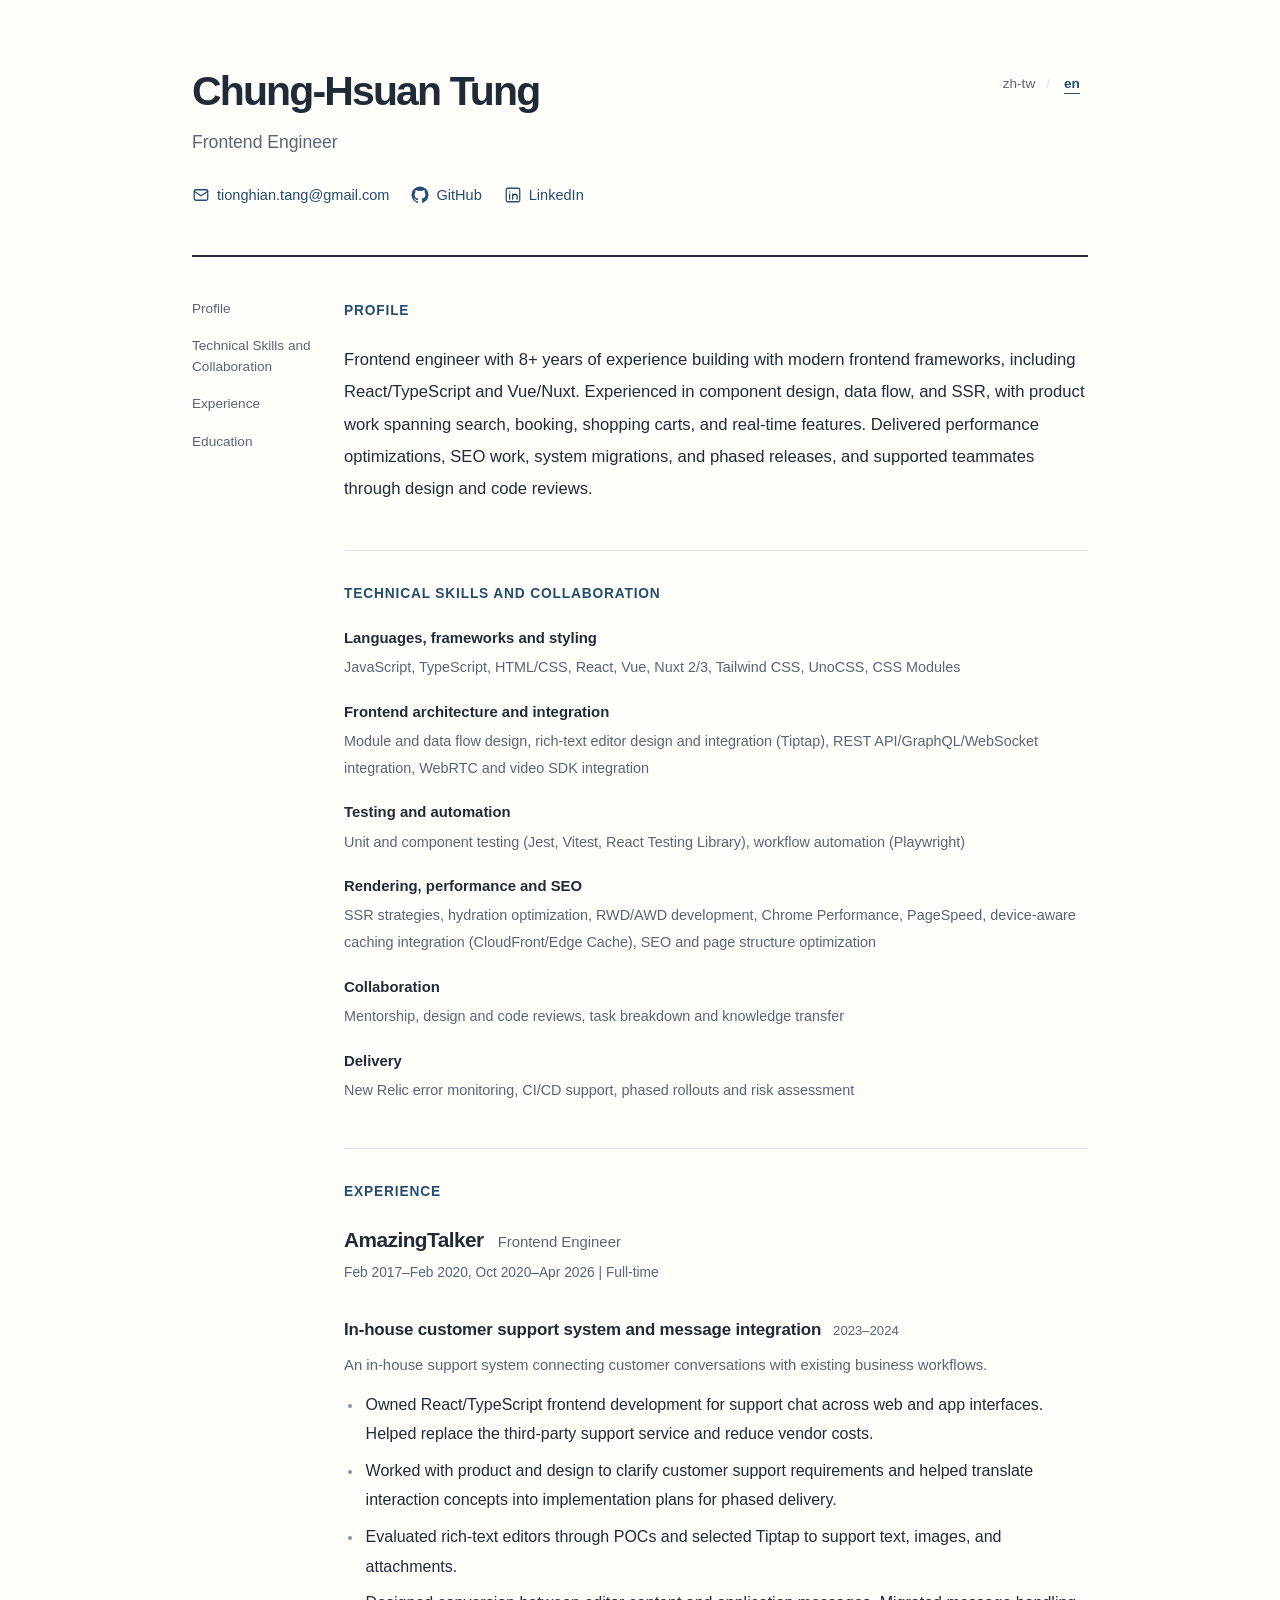
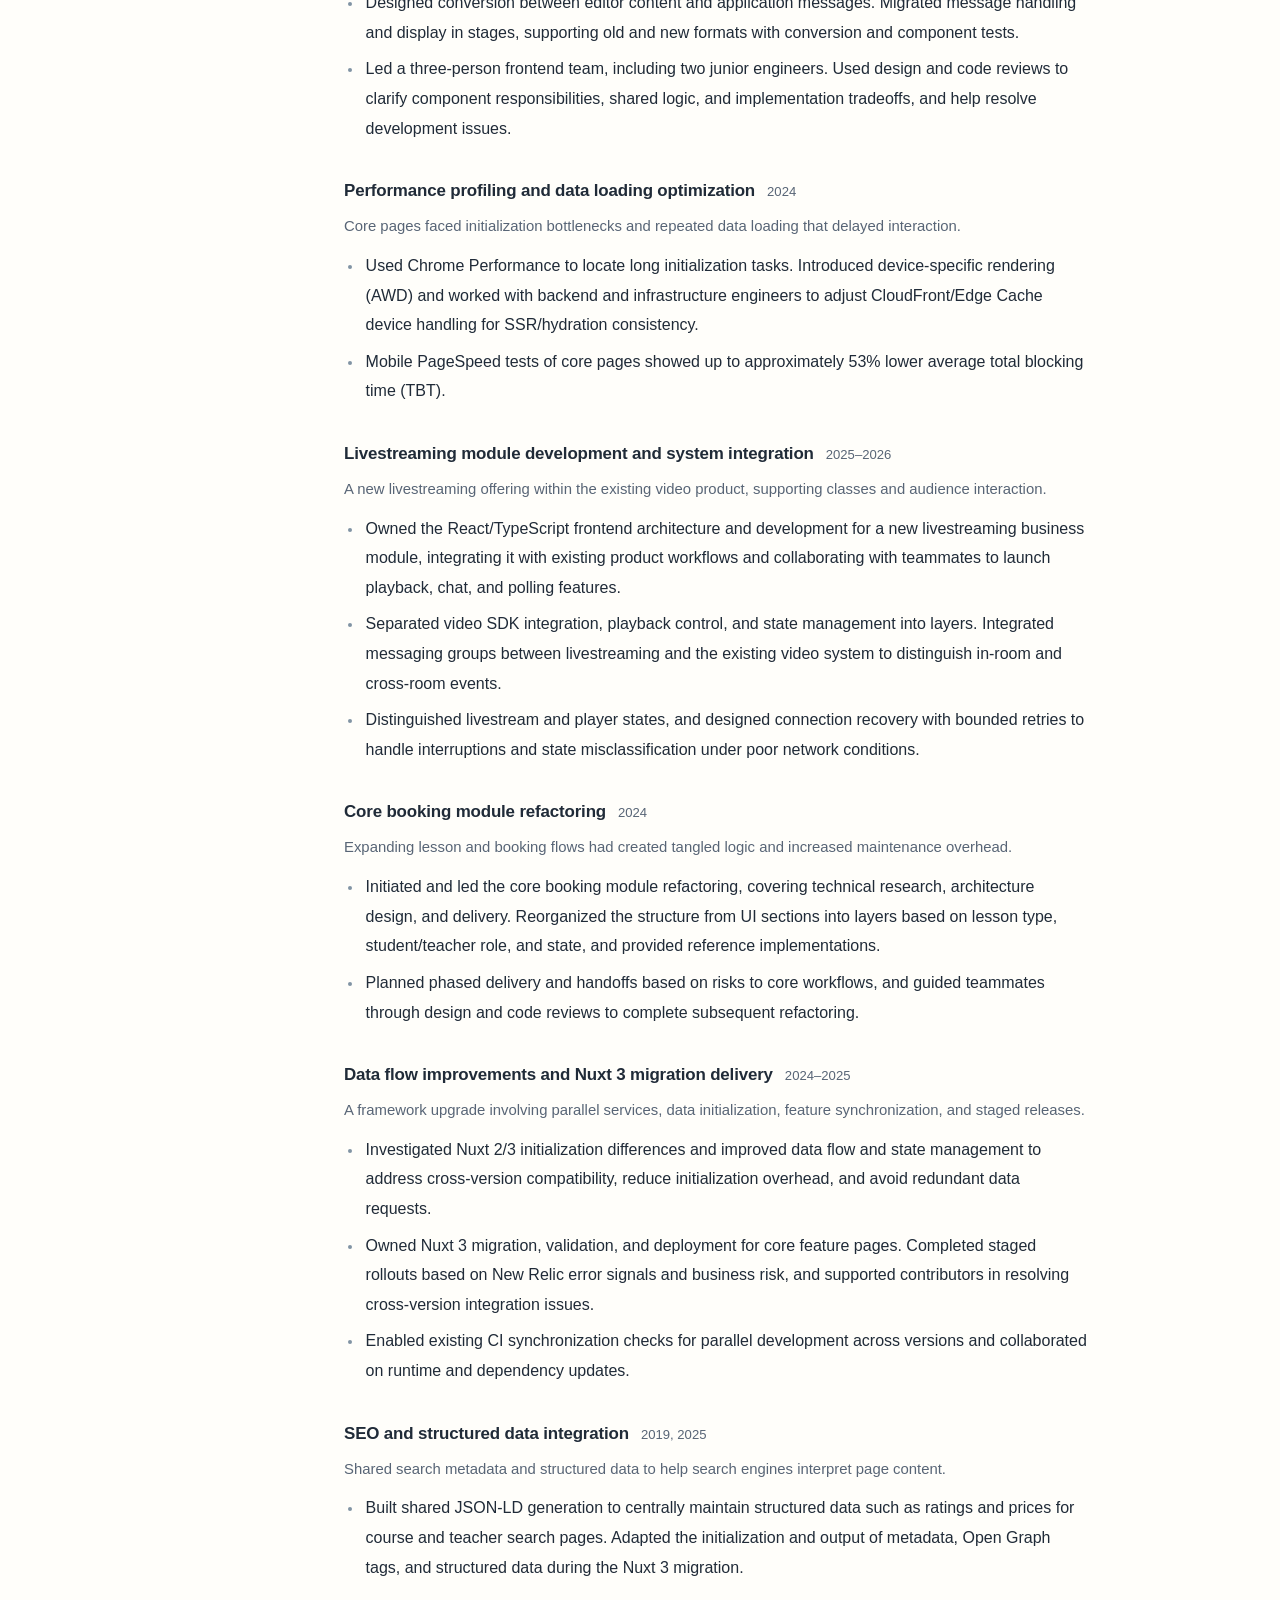
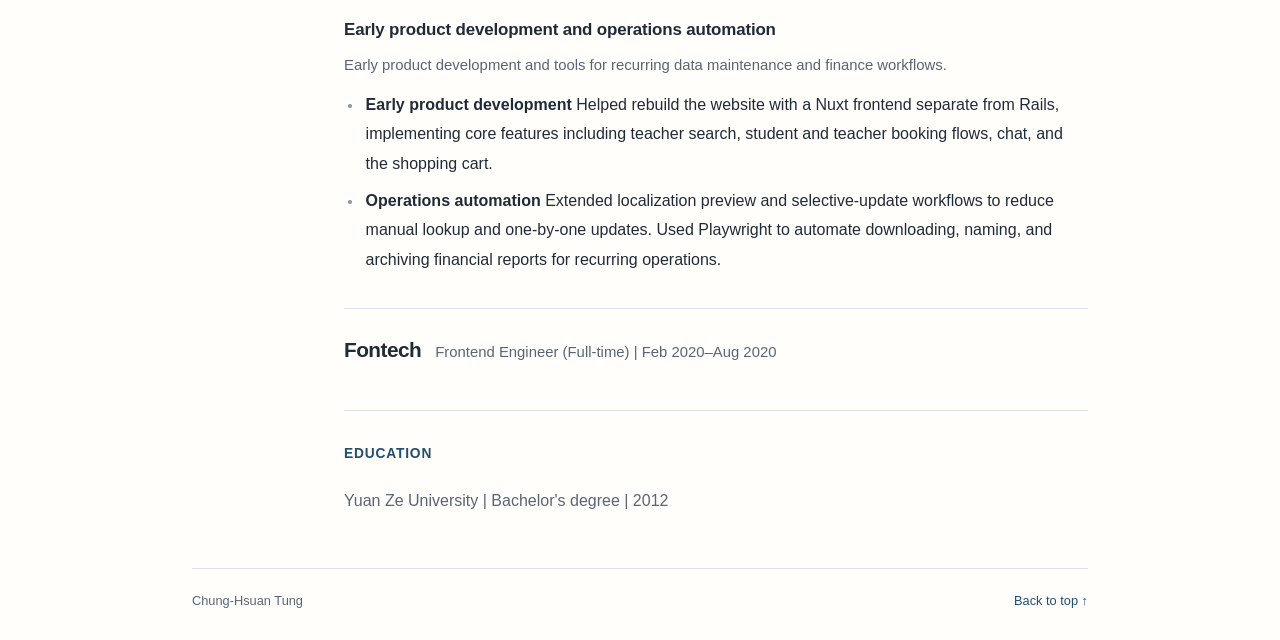
==== docs/en/index.html @ f80ddcb0 "Clarify project headings and center resume layout" ====
<!doctype html>
<html lang="en">
<head>
  <meta charset="utf-8">
  <meta name="viewport" content="width=device-width, initial-scale=1">
  <title>Chung-Hsuan Tung — Frontend Engineer</title>
  <meta name="description" content="Frontend engineer with 8+ years of experience building with modern frontend frameworks, including React/TypeScript and Vue/Nuxt. Experienced in component design, data flow, and SSR, with product work spanning search, booking, shopping carts, and real-time features. Delivered performance optimizations, SEO work, system migrations, and phased releases, and supported teammates through design and code reviews.">
  <meta name="color-scheme" content="light">
  <meta property="og:type" content="profile">
  <meta property="og:title" content="Chung-Hsuan Tung — Frontend Engineer">
  <meta property="og:description" content="Frontend engineer with 8+ years of experience building with modern frontend frameworks, including React/TypeScript and Vue/Nuxt. Experienced in component design, data flow, and SSR, with product work spanning search, booking, shopping carts, and real-time features. Delivered performance optimizations, SEO work, system migrations, and phased releases, and supported teammates through design and code reviews.">
  <meta property="og:url" content="https://dongcx.github.io/cv/en/">
  <link rel="canonical" href="https://dongcx.github.io/cv/en/">
  <link rel="alternate" hreflang="zh-TW" href="https://dongcx.github.io/cv/">
  <link rel="alternate" hreflang="en" href="https://dongcx.github.io/cv/en/">
  <link rel="alternate" hreflang="x-default" href="https://dongcx.github.io/cv/">
  <link rel="icon" href="../assets/favicon.svg" type="image/svg+xml">
  <link rel="stylesheet" href="../assets/site.css">
</head>
<body id="top">
  <a class="skip-link" href="#main">Skip to content</a>
  <div class="page">
    <header class="masthead">
      <nav class="language-switch" aria-label="Language"><a href="../" lang="zh-TW" hreflang="zh-TW">zh-tw</a><span aria-hidden="true" class="language-divider">/</span><a href="../en/" lang="en" hreflang="en" aria-current="page">en</a></nav>
      <div class="identity"><h1>Chung-Hsuan Tung</h1><p class="role">Frontend Engineer</p><div class="contacts"><a href="mailto:tionghian.tang@gmail.com"><svg viewBox="0 0 24 24" fill="none" stroke="currentColor" stroke-width="1.7" stroke-linecap="round" stroke-linejoin="round" aria-hidden="true" focusable="false"><rect x="3" y="5" width="18" height="14" rx="2"/><path d="m3 7 9 6 9-6"/></svg><span>tionghian.tang@gmail.com</span></a><a href="https://github.com/DongCX"><svg viewBox="0 0 24 24" fill="none" stroke="currentColor" stroke-width="1.7" stroke-linecap="round" stroke-linejoin="round" aria-hidden="true" focusable="false"><path fill="currentColor" stroke="none" d="M12 .75a11.25 11.25 0 0 0-3.56 21.92c.56.1.77-.24.77-.54v-2.1c-3.13.68-3.8-1.33-3.8-1.33-.51-1.3-1.25-1.65-1.25-1.65-1.02-.7.08-.68.08-.68 1.13.08 1.73 1.16 1.73 1.16 1 1.72 2.64 1.22 3.29.93.1-.73.39-1.22.72-1.5-2.5-.29-5.13-1.25-5.13-5.56 0-1.23.44-2.23 1.16-3.02-.12-.28-.5-1.43.11-2.98 0 0 .95-.3 3.1 1.15a10.8 10.8 0 0 1 5.64 0c2.15-1.46 3.1-1.15 3.1-1.15.61 1.55.23 2.7.11 2.98.72.79 1.16 1.79 1.16 3.02 0 4.32-2.64 5.27-5.15 5.55.4.35.76 1.04.76 2.1v3.08c0 .3.2.65.77.54A11.25 11.25 0 0 0 12 .75Z"/></svg><span>GitHub</span></a><a href="https://www.linkedin.com/in/%E4%BB%B2%E8%BB%92-%E8%91%A3-74904a131"><svg viewBox="0 0 24 24" fill="none" stroke="currentColor" stroke-width="1.7" stroke-linecap="round" stroke-linejoin="round" aria-hidden="true" focusable="false"><rect x="3" y="3" width="18" height="18" rx="2"/><circle cx="7.5" cy="8" r="1" fill="currentColor" stroke="none"/><path d="M7.5 11v6.5M11.5 11v6.5M11.5 14a3 3 0 0 1 6 0v3.5"/></svg><span>LinkedIn</span></a></div></div>
    </header>
    <div class="layout">
      <aside class="sidebar"><nav aria-label="On this page"><a href="#profile">Profile</a><a href="#skills">Technical Skills and Collaboration</a><a href="#experience">Experience</a><a href="#education">Education</a></nav></aside>
      <main id="main"><section id="profile" class="resume-section" aria-labelledby="profile-title"><h2 id="profile-title">Profile</h2><p>Frontend engineer with 8+ years of experience building with modern frontend frameworks, including React/TypeScript and Vue/Nuxt. Experienced in component design, data flow, and SSR, with product work spanning search, booking, shopping carts, and real-time features. Delivered performance optimizations, SEO work, system migrations, and phased releases, and supported teammates through design and code reviews.</p></section><section id="skills" class="resume-section" aria-labelledby="skills-title"><h2 id="skills-title">Technical Skills and Collaboration</h2><dl class="skills-grid"><div><dt>Languages, frameworks and styling</dt><dd>JavaScript, TypeScript, HTML/CSS, React, Vue, Nuxt 2/3, Tailwind CSS, UnoCSS, CSS Modules</dd></div>
<div><dt>Frontend architecture and integration</dt><dd>Module and data flow design, rich-text editor design and integration (Tiptap), REST API/GraphQL/WebSocket integration, WebRTC and video SDK integration</dd></div>
<div><dt>Testing and automation</dt><dd>Unit and component testing (Jest, Vitest, React Testing Library), workflow automation (Playwright)</dd></div>
<div><dt>Rendering, performance and SEO</dt><dd>SSR strategies, hydration optimization, RWD/AWD development, Chrome Performance, PageSpeed, device-aware caching integration (CloudFront/Edge Cache), SEO and page structure optimization</dd></div>
<div><dt>Collaboration</dt><dd>Mentorship, design and code reviews, task breakdown and knowledge transfer</dd></div>
<div><dt>Delivery</dt><dd>New Relic error monitoring, CI/CD support, phased rollouts and risk assessment</dd></div></dl></section><section id="experience" class="resume-section" aria-labelledby="experience-title"><h2 id="experience-title">Experience</h2><article class="job"><header class="job-header"><h3>AmazingTalker</h3><p>Frontend Engineer</p></header>
<p class="job-dates">Feb 2017–Feb 2020, Oct 2020–Apr 2026 | Full-time</p>
<section class="project" aria-labelledby="project-1"><h4 id="project-1">In-house customer support system and message integration<span class="project-date">2023–2024</span></h4>
<p class="project-purpose">An in-house support system connecting customer conversations with existing business workflows.</p>
<ul>
<li>Owned React/TypeScript frontend development for support chat across web and app interfaces. Helped replace the third-party support service and reduce vendor costs.</li>
<li>Worked with product and design to clarify customer support requirements and helped translate interaction concepts into implementation plans for phased delivery.</li>
<li>Evaluated rich-text editors through POCs and selected Tiptap to support text, images, and attachments.</li>
<li>Designed conversion between editor content and application messages. Migrated message handling and display in stages, supporting old and new formats with conversion and component tests.</li>
<li>Led a three-person frontend team, including two junior engineers. Used design and code reviews to clarify component responsibilities, shared logic, and implementation tradeoffs, and help resolve development issues.</li>
</ul>
</section>
<section class="project" aria-labelledby="project-2"><h4 id="project-2">Performance profiling and data loading optimization<span class="project-date">2024</span></h4>
<p class="project-purpose">Core pages faced initialization bottlenecks and repeated data loading that delayed interaction.</p>
<ul>
<li>Used Chrome Performance to locate long initialization tasks. Introduced device-specific rendering (AWD) and worked with backend and infrastructure engineers to adjust CloudFront/Edge Cache device handling for SSR/hydration consistency.</li>
<li>Mobile PageSpeed tests of core pages showed up to approximately 53% lower average total blocking time (TBT).</li>
</ul>
</section>
<section class="project" aria-labelledby="project-3"><h4 id="project-3">Livestreaming module development and system integration<span class="project-date">2025–2026</span></h4>
<p class="project-purpose">A new livestreaming offering within the existing video product, supporting classes and audience interaction.</p>
<ul>
<li>Owned the React/TypeScript frontend architecture and development for a new livestreaming business module, integrating it with existing product workflows and collaborating with teammates to launch playback, chat, and polling features.</li>
<li>Separated video SDK integration, playback control, and state management into layers. Integrated messaging groups between livestreaming and the existing video system to distinguish in-room and cross-room events.</li>
<li>Distinguished livestream and player states, and designed connection recovery with bounded retries to handle interruptions and state misclassification under poor network conditions.</li>
</ul>
</section>
<section class="project" aria-labelledby="project-4"><h4 id="project-4">Core booking module refactoring<span class="project-date">2024</span></h4>
<p class="project-purpose">Expanding lesson and booking flows had created tangled logic and increased maintenance overhead.</p>
<ul>
<li>Initiated and led the core booking module refactoring, covering technical research, architecture design, and delivery. Reorganized the structure from UI sections into layers based on lesson type, student/teacher role, and state, and provided reference implementations.</li>
<li>Planned phased delivery and handoffs based on risks to core workflows, and guided teammates through design and code reviews to complete subsequent refactoring.</li>
</ul>
</section>
<section class="project" aria-labelledby="project-5"><h4 id="project-5">Data flow improvements and Nuxt 3 migration delivery<span class="project-date">2024–2025</span></h4>
<p class="project-purpose">A framework upgrade involving parallel services, data initialization, feature synchronization, and staged releases.</p>
<ul>
<li>Investigated Nuxt 2/3 initialization differences and improved data flow and state management to address cross-version compatibility, reduce initialization overhead, and avoid redundant data requests.</li>
<li>Owned Nuxt 3 migration, validation, and deployment for core feature pages. Completed staged rollouts based on New Relic error signals and business risk, and supported contributors in resolving cross-version integration issues.</li>
<li>Enabled existing CI synchronization checks for parallel development across versions and collaborated on runtime and dependency updates.</li>
</ul>
</section>
<section class="project" aria-labelledby="project-6"><h4 id="project-6">SEO and structured data integration<span class="project-date">2019, 2025</span></h4>
<p class="project-purpose">Shared search metadata and structured data to help search engines interpret page content.</p>
<ul>
<li>Built shared JSON-LD generation to centrally maintain structured data such as ratings and prices for course and teacher search pages. Adapted the initialization and output of metadata, Open Graph tags, and structured data during the Nuxt 3 migration.</li>
</ul>
</section>
<section class="project" aria-labelledby="project-7"><h4 id="project-7">Early product development and operations automation</h4>
<p class="project-purpose">Early product development and tools for recurring data maintenance and finance workflows.</p>
<ul>
<li><strong>Early product development</strong>  Helped rebuild the website with a Nuxt frontend separate from Rails, implementing core features including teacher search, student and teacher booking flows, chat, and the shopping cart.</li>
<li><strong>Operations automation</strong>  Extended localization preview and selective-update workflows to reduce manual lookup and one-by-one updates. Used Playwright to automate downloading, naming, and archiving financial reports for recurring operations.</li>
</ul>
</section>
</article>
<article class="job"><header class="job-header"><h3>Fontech</h3><p>Frontend Engineer (Full-time) | Feb 2020–Aug 2020</p></header>
</article></section><section id="education" class="resume-section" aria-labelledby="education-title"><h2 id="education-title">Education</h2><p>Yuan Ze University | Bachelor&#x27;s degree | 2012</p></section></main>
    </div>
    <footer><span>Chung-Hsuan Tung</span><a href="#top">Back to top<span aria-hidden="true"> ↑</span></a></footer>
  </div>
</body>
</html>
---- docs/assets/site.css ----
:root {
  --paper: #fffefa;
  --ink: #202b38;
  --muted: #586576;
  --accent: #244d70;
  --line: #dce2e5;
  --wash: #edf2f5;
  font-family: -apple-system, BlinkMacSystemFont, "Segoe UI", "Noto Sans TC", "PingFang TC", "Microsoft JhengHei", sans-serif;
  color: var(--ink);
  background: var(--paper);
  font-synthesis: none;
  -webkit-text-size-adjust: 100%;
  text-rendering: optimizeLegibility;
}

* { box-sizing: border-box; }
html { scroll-behavior: smooth; scroll-padding-top: 2rem; }
body { margin: 0; font-size: 1rem; line-height: 1.8; }
a { color: var(--accent); text-decoration-thickness: 1px; text-underline-offset: .22em; }
a:hover { text-decoration: underline; }
a:focus-visible { outline: 2px solid var(--accent); outline-offset: 5px; border-radius: 2px; }
p, ul, dl { margin: 0; }
.page { max-width: 960px; margin: 0 auto; padding: 64px 32px 28px; }
.masthead { display: grid; grid-template-columns: minmax(0, 1fr) auto; align-items: start; gap: 24px 32px; padding-bottom: 40px; border-bottom: 2px solid var(--ink); }
.identity { grid-column: 1; grid-row: 1; }
h1 { margin: 0; font-size: clamp(1.85rem, 3.2vw, 2.65rem); line-height: 1.35; letter-spacing: -.045em; font-weight: 650; }
.role { font-size: 1.1rem; margin-top: 8px; color: var(--muted); }
.contacts { display: flex; flex-wrap: wrap; gap: 4px 22px; margin-top: 16px; font-size: .91rem; }
.contacts a { display: inline-flex; align-items: center; gap: 7px; min-height: 40px; text-decoration: none; }
.contacts svg { width: 18px; height: 18px; flex: none; }
.contacts a:hover { text-decoration: underline; }
.language-switch { grid-column: 2; grid-row: 1; justify-self: end; display: flex; align-items: center; gap: 6px; font-size: .85rem; white-space: nowrap; }
.language-switch a { display: inline-flex; align-items: center; justify-content: center; min-width: 32px; min-height: 40px; padding: 2px 5px; color: var(--muted); text-decoration: none; }
.language-switch a[aria-current] { color: var(--accent); font-weight: 700; text-decoration: underline; text-underline-offset: .4em; }
.language-switch a:hover { color: var(--accent); text-decoration: underline; }
.language-divider { color: var(--line); }
.layout { display: grid; grid-template-columns: 124px minmax(0, 1fr); column-gap: 28px; padding-top: 42px; }
.sidebar nav { position: sticky; top: 24px; display: flex; flex-direction: column; align-items: flex-start; gap: 17px; font-size: .85rem; line-height: 1.5; }
.sidebar a { color: var(--muted); text-decoration: none; max-width: 100%; }
.sidebar a:hover { color: var(--accent); text-decoration: underline; }
main { min-width: 0; }
.resume-section + .resume-section { margin-top: 44px; padding-top: 31px; border-top: 1px solid var(--line); }
h2 { margin: 0 0 20px; font-size: .86rem; font-weight: 700; letter-spacing: .06em; text-transform: uppercase; color: var(--accent); }
#profile p { font-size: 1.04rem; line-height: 1.95; }
.skills-grid { display: grid; grid-template-columns: 1fr; gap: 20px; }
.skills-grid dt { font-size: .93rem; font-weight: 650; line-height: 1.5; margin-bottom: 5px; }
.skills-grid dd { margin: 0; font-size: .9rem; line-height: 1.85; color: var(--muted); }
.job-header { display: flex; align-items: baseline; flex-wrap: wrap; gap: 3px 14px; }
.job-header h3 { font-size: 1.3rem; letter-spacing: -.025em; line-height: 1.5; margin: 0; font-weight: 650; }
.job-header p { color: var(--muted); font-size: .93rem; }
.job-dates { color: var(--muted); font-size: .86rem; margin-top: 5px; }
.project { margin-top: 30px; }
.project + .project { margin-top: 34px; }
h4 { margin: 0 0 8px; font-size: 1.06rem; font-weight: 650; letter-spacing: -.01em; line-height: 1.65; }
.project-date { display: inline-block; font-size: .82rem; font-weight: 400; letter-spacing: 0; white-space: nowrap; color: var(--muted); margin-left: 12px; }
.project-purpose { color: var(--muted); font-size: .93rem; line-height: 1.8; margin-bottom: 11px; }
.project ul { padding-left: 1.2em; }
.project li { padding-left: .15em; line-height: 1.85; }
.project li + li { margin-top: 7px; }
.project li::marker { color: #8194a3; font-size: .8em; }
strong { font-weight: 650; }
.job + .job { border-top: 1px solid var(--line); margin-top: 34px; padding-top: 25px; }
#education p { color: var(--muted); }
footer { display: flex; justify-content: space-between; gap: 20px; border-top: 1px solid var(--line); margin-top: 52px; padding-top: 20px; color: var(--muted); font-size: .8rem; }
footer a { text-decoration: none; }
.skip-link { position: absolute; top: -100px; left: 20px; padding: 8px 16px; background: var(--ink); color: white; z-index: 2; }
.skip-link:focus { top: 12px; }

@media (max-width: 900px) {
  html { scroll-padding-top: 96px; }
  .page { padding: 40px 32px 24px; }
  .layout { grid-template-columns: 1fr; padding-top: 0; }
  .sidebar { position: sticky; top: 0; z-index: 1; background: var(--paper); padding: 18px 0; margin-bottom: 32px; border-bottom: 1px solid var(--line); }
  .sidebar nav { position: static; flex-direction: row; flex-wrap: wrap; gap: 10px 24px; }
  .sidebar a { max-width: none; }
}

@media (max-width: 560px) {
  .page { padding: 24px 22px; }
  .masthead { grid-template-columns: 1fr; gap: 14px; padding-bottom: 26px; }
  .language-switch { grid-column: 1; grid-row: 1; }
  .identity { grid-row: 2; }
  h1 { font-size: 1.9rem; }
  .role { font-size: 1rem; }
  .contacts { gap: 3px 20px; margin-top: 12px; }
  .contacts a[href^="mailto:"] { flex-basis: 100%; }
  .sidebar { margin-bottom: 28px; }
  .sidebar nav { font-size: .78rem; gap: 12px 18px; }
  .skills-grid { grid-template-columns: 1fr; gap: 18px; }
  .resume-section + .resume-section { margin-top: 34px; padding-top: 26px; }
  h2 { margin-bottom: 17px; }
  .project + .project { margin-top: 29px; }
  .project li { line-height: 1.85; }
  .project-date { margin-left: 9px; }
  footer { margin-top: 36px; }
}

@media (prefers-reduced-motion: reduce) {
  html { scroll-behavior: auto; }
}

@media print {
  :root { background: white; color: black; }
  .page { max-width: none; padding: 0; }
  .language-switch, .sidebar, .skip-link, footer { display: none; }
  .layout { display: block; padding-top: 24px; }
  .masthead { padding-bottom: 20px; }
  body { font-size: 10pt; }
  h1 { font-size: 22pt; }
  h2, h3, h4, .project-purpose { break-after: avoid; }
  li { break-inside: avoid; }
  a { color: inherit; }
}
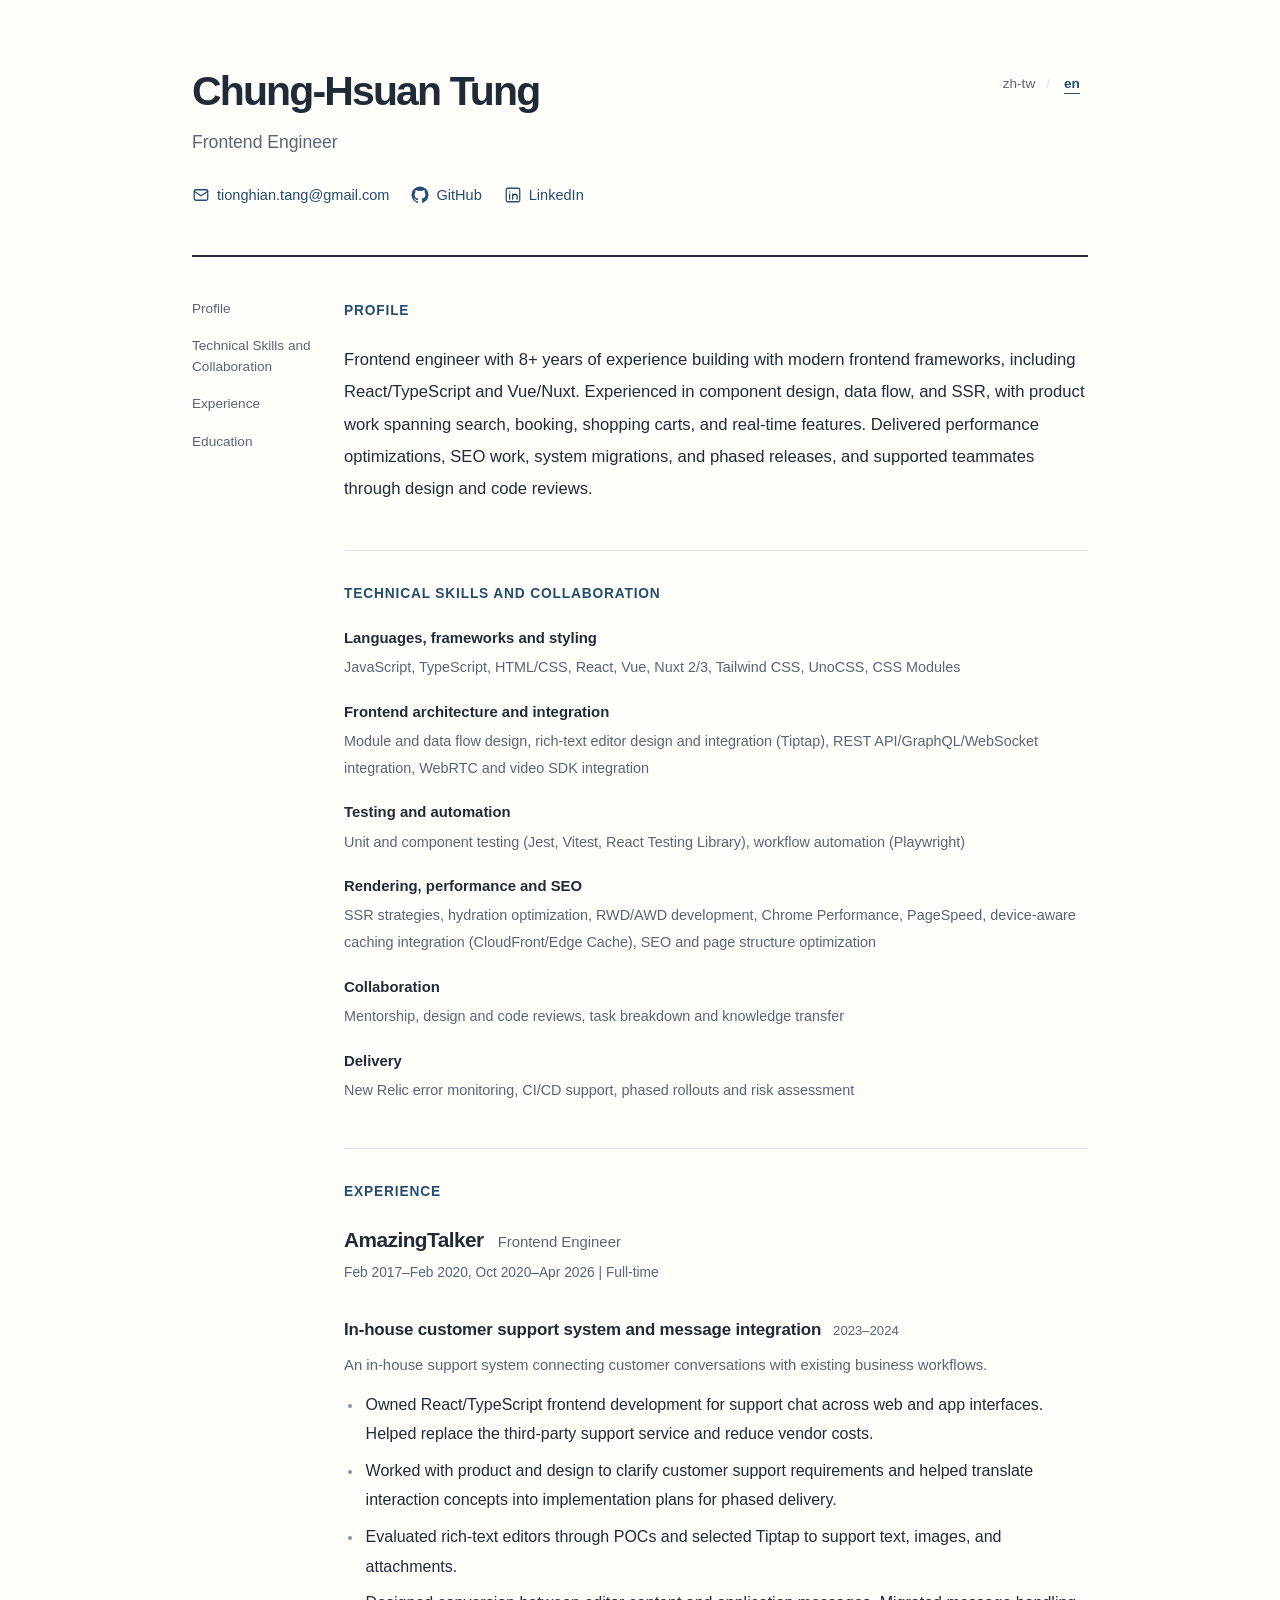
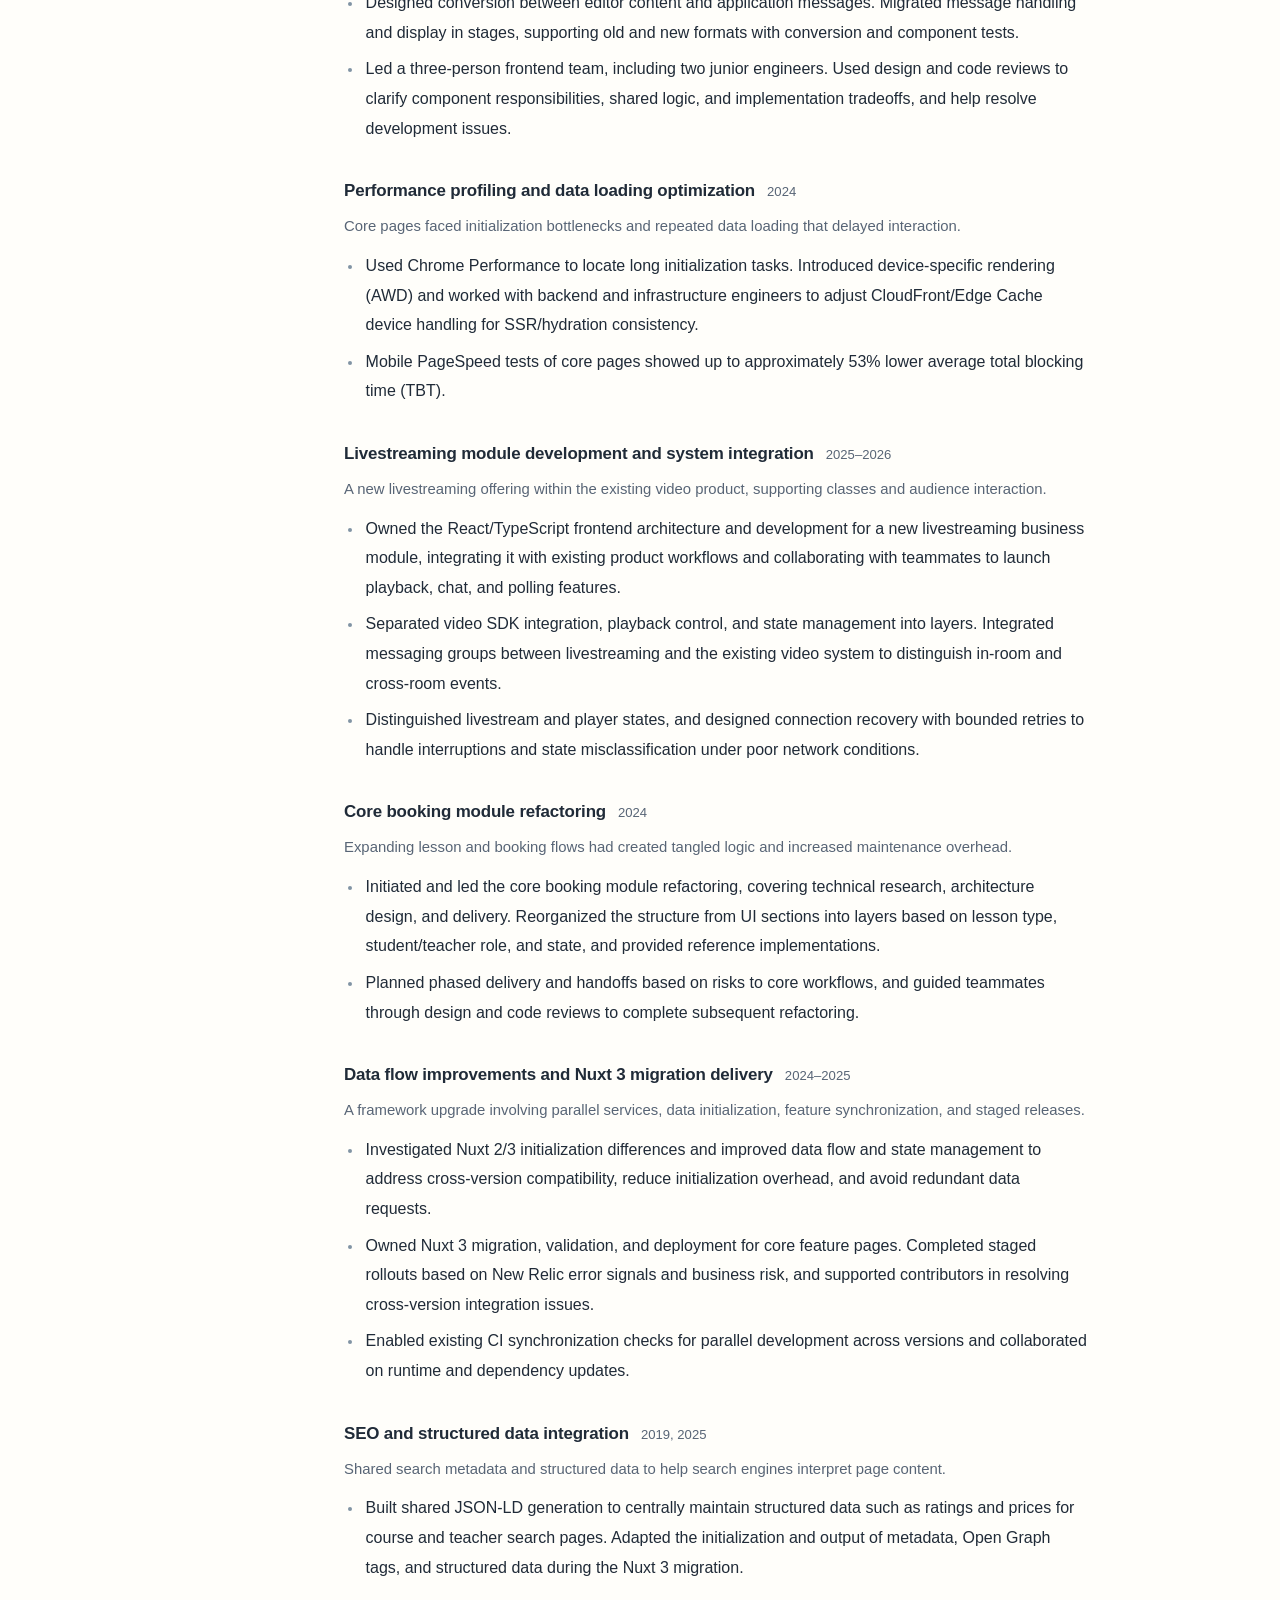
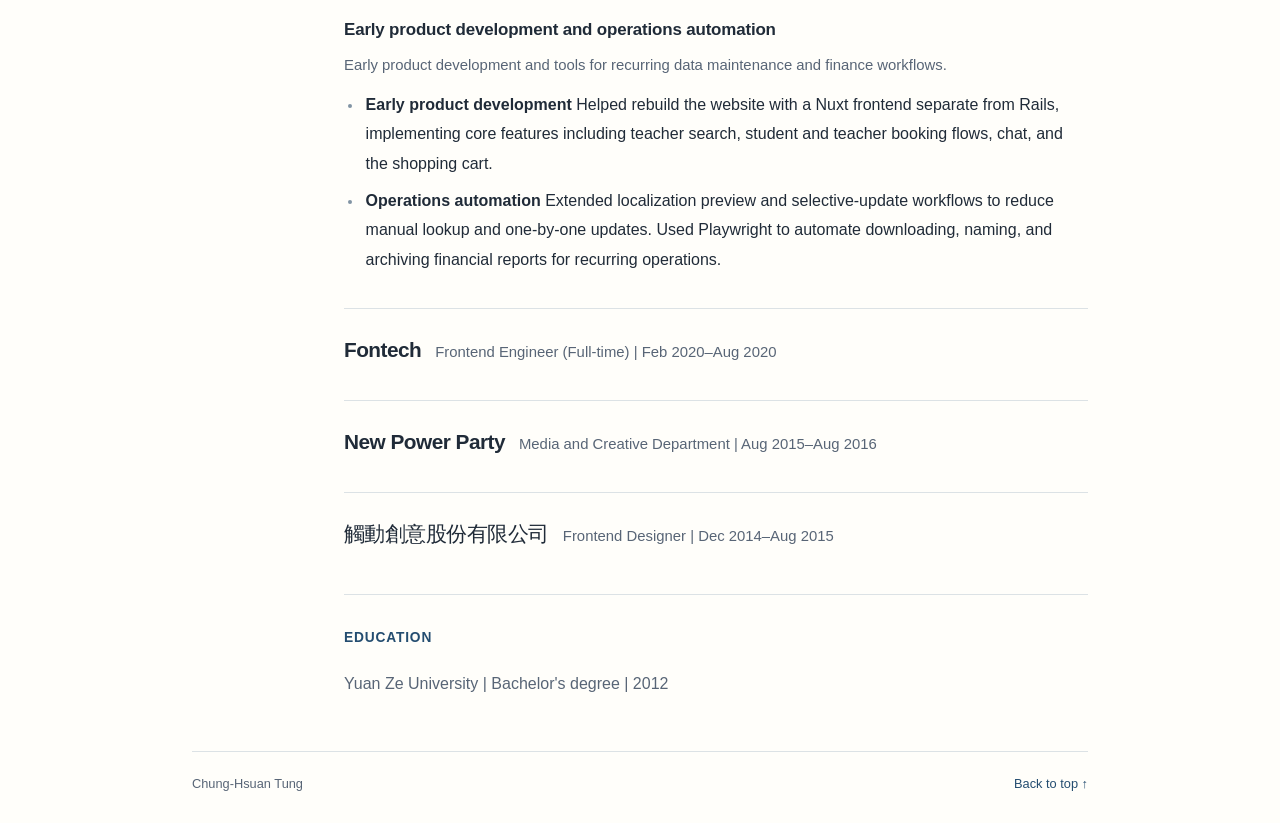
==== commit 09283798: "Complete the career timeline with early roles" ====
--- a/docs/en/index.html
+++ b/docs/en/index.html
@@ -88,6 +88,10 @@
 </section>
 </article>
 <article class="job"><header class="job-header"><h3>Fontech</h3><p>Frontend Engineer (Full-time) | Feb 2020–Aug 2020</p></header>
+</article>
+<article class="job"><header class="job-header"><h3>New Power Party</h3><p>Media and Creative Department | Aug 2015–Aug 2016</p></header>
+</article>
+<article class="job"><header class="job-header"><h3>觸動創意股份有限公司</h3><p>Frontend Designer | Dec 2014–Aug 2015</p></header>
 </article></section><section id="education" class="resume-section" aria-labelledby="education-title"><h2 id="education-title">Education</h2><p>Yuan Ze University | Bachelor&#x27;s degree | 2012</p></section></main>
     </div>
     <footer><span>Chung-Hsuan Tung</span><a href="#top">Back to top<span aria-hidden="true"> ↑</span></a></footer>
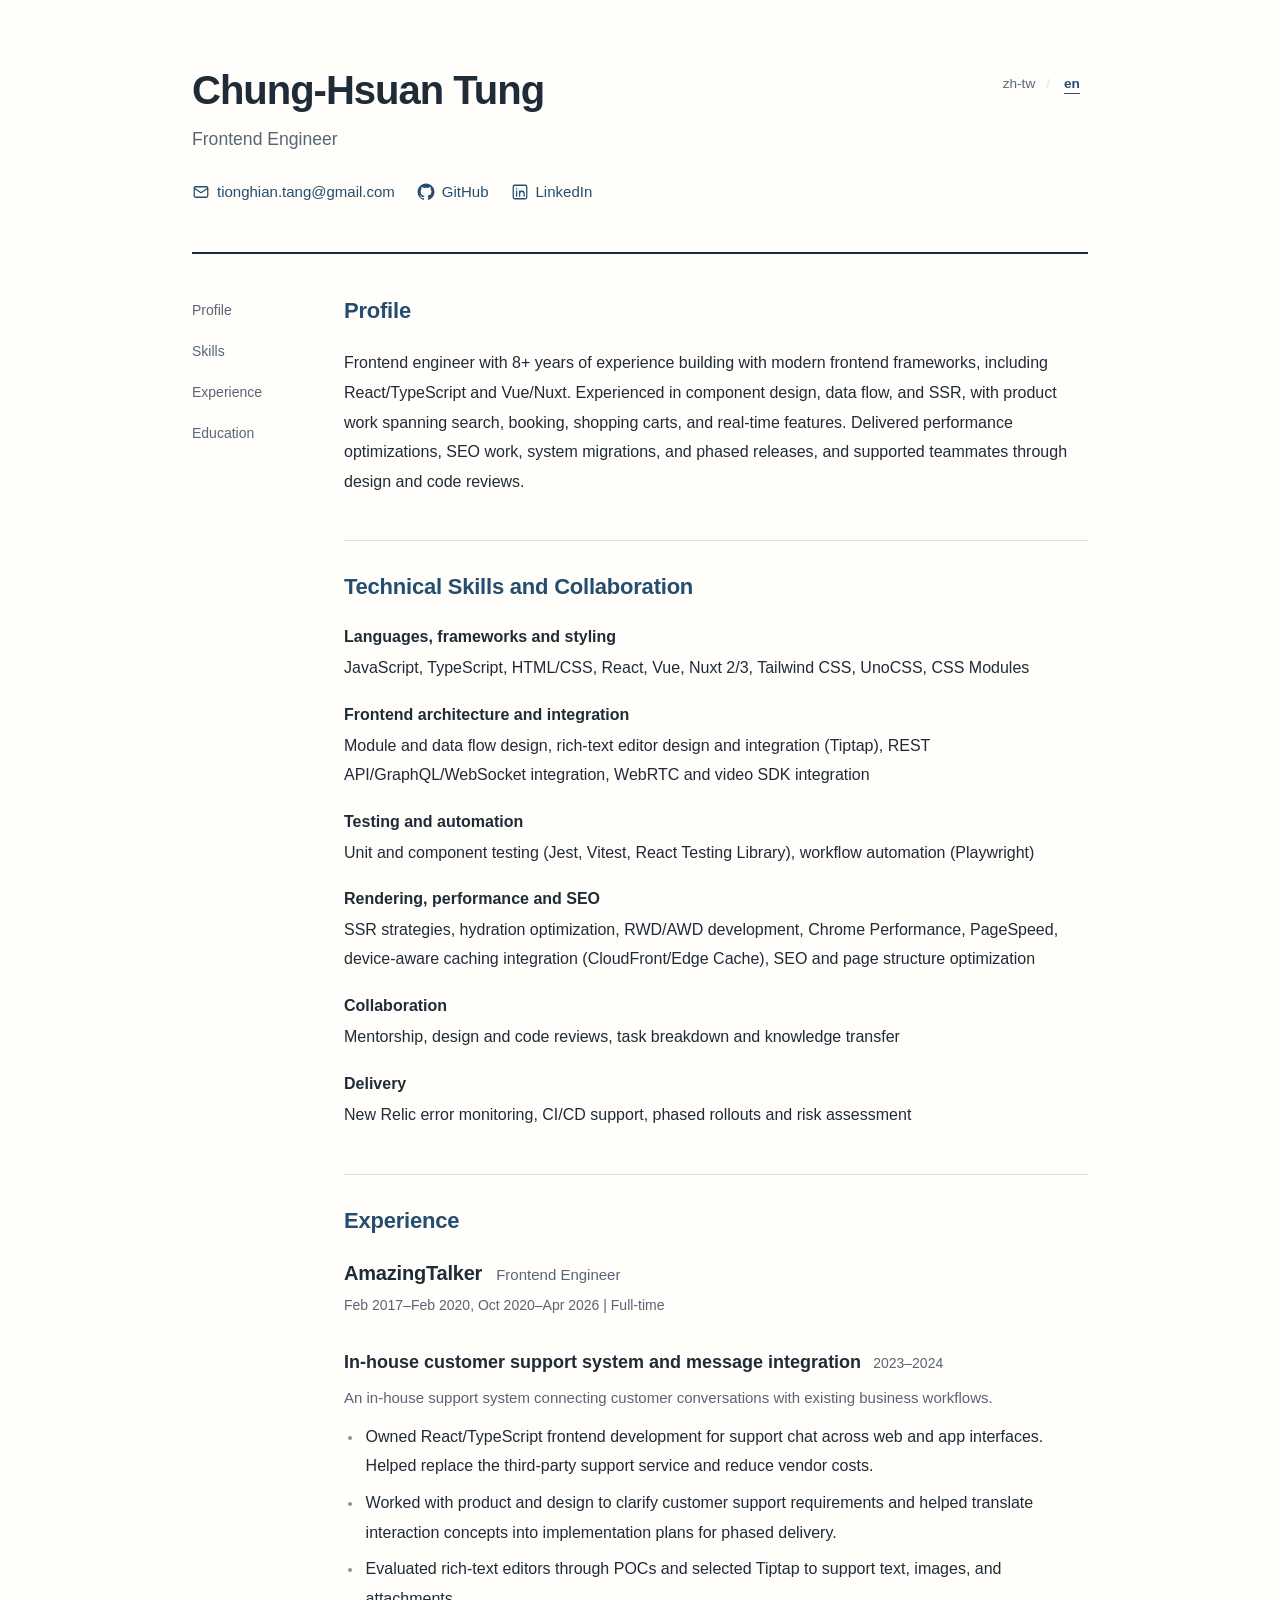
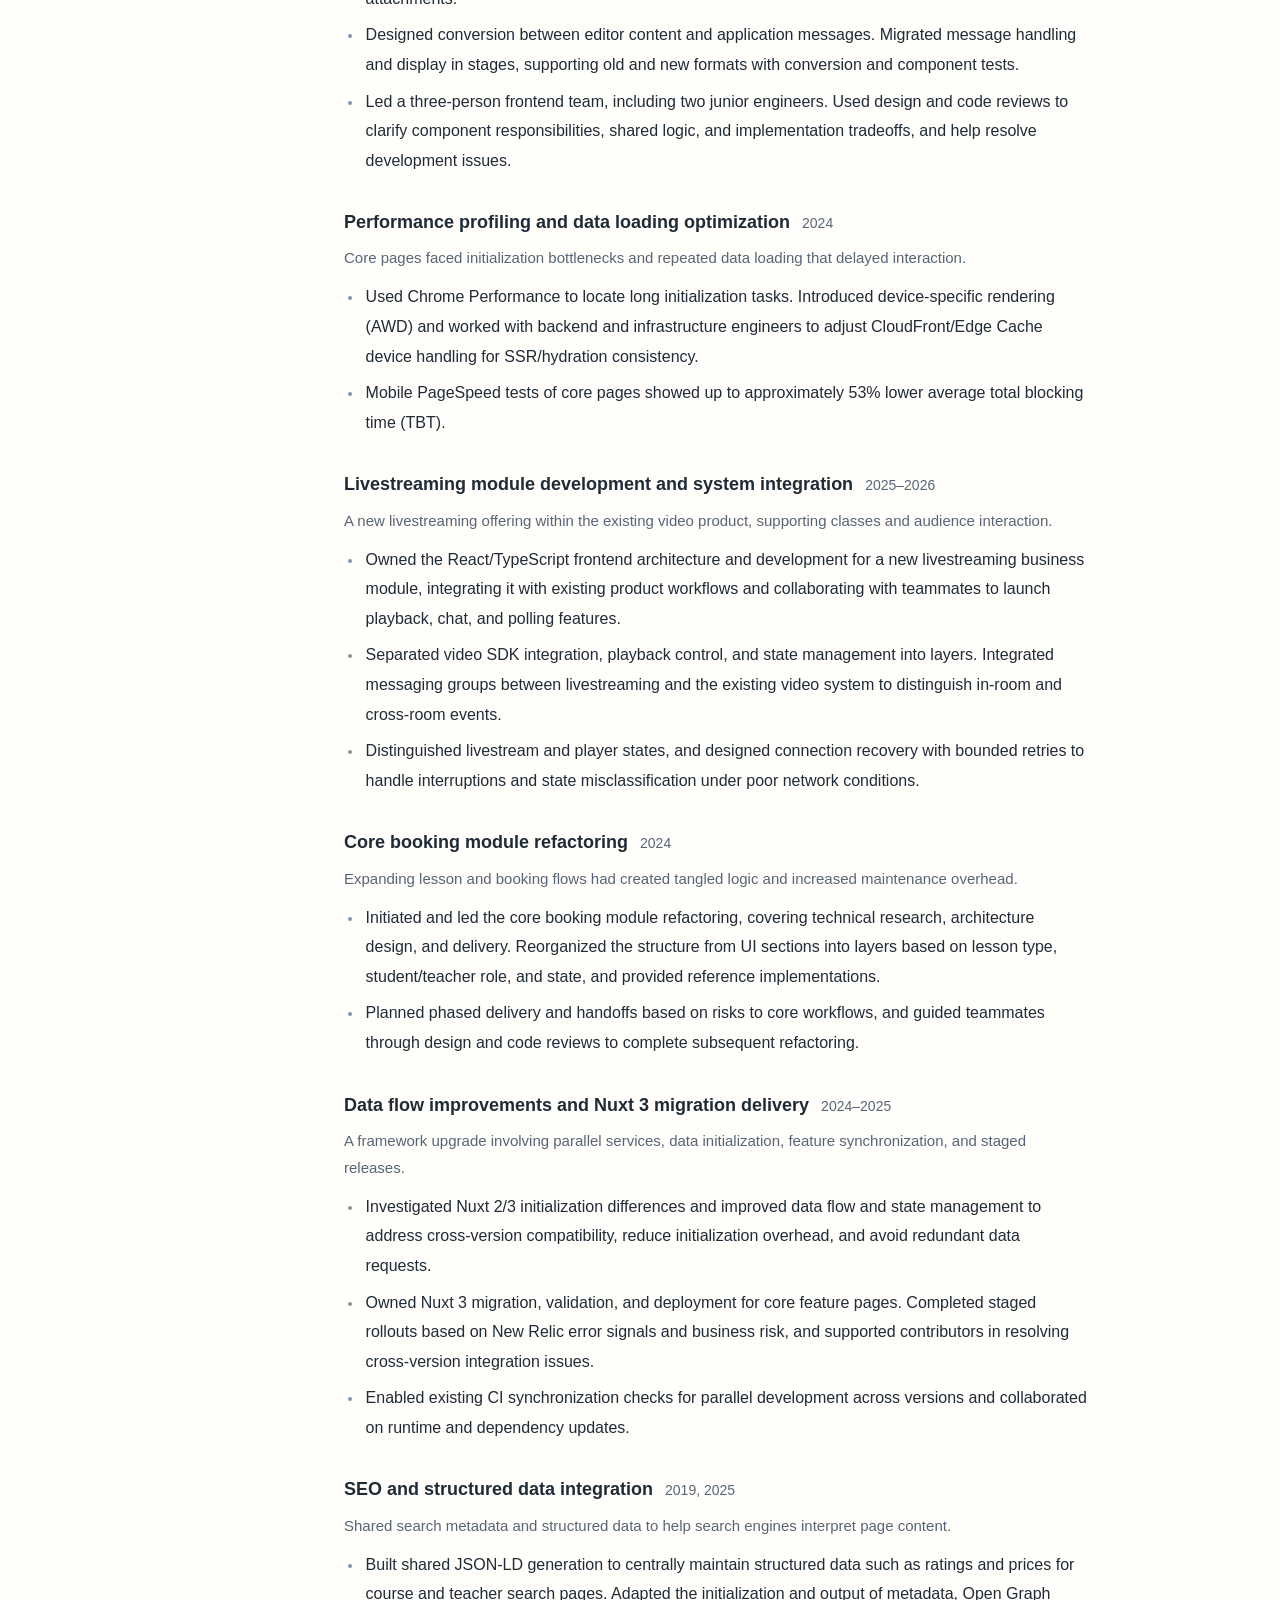
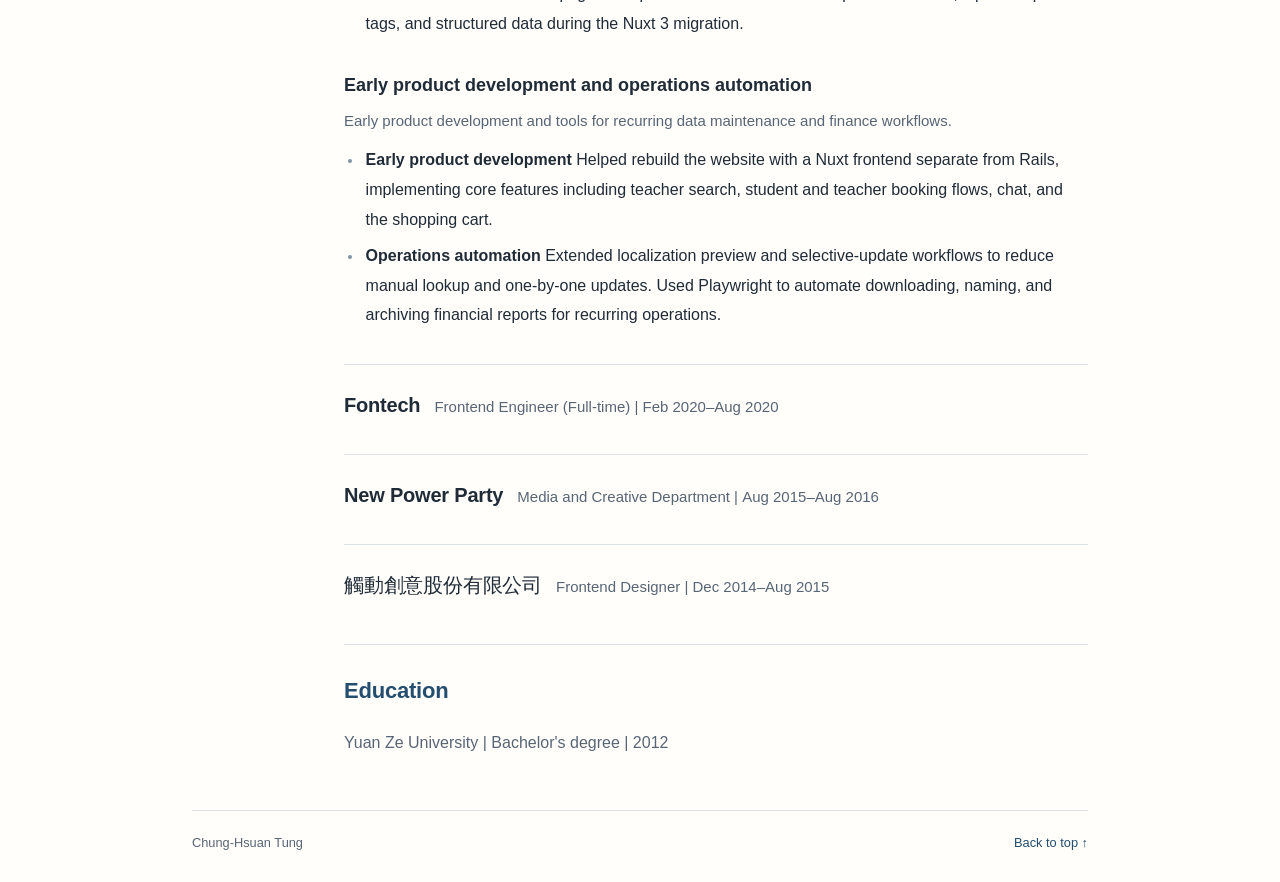
==== commit 1e6c9443: "Improve semantic HTML and resume typography" ====
--- a/docs/en/index.html
+++ b/docs/en/index.html
@@ -22,18 +22,18 @@
   <div class="page">
     <header class="masthead">
       <nav class="language-switch" aria-label="Language"><a href="../" lang="zh-TW" hreflang="zh-TW">zh-tw</a><span aria-hidden="true" class="language-divider">/</span><a href="../en/" lang="en" hreflang="en" aria-current="page">en</a></nav>
-      <div class="identity"><h1>Chung-Hsuan Tung</h1><p class="role">Frontend Engineer</p><div class="contacts"><a href="mailto:tionghian.tang@gmail.com"><svg viewBox="0 0 24 24" fill="none" stroke="currentColor" stroke-width="1.7" stroke-linecap="round" stroke-linejoin="round" aria-hidden="true" focusable="false"><rect x="3" y="5" width="18" height="14" rx="2"/><path d="m3 7 9 6 9-6"/></svg><span>tionghian.tang@gmail.com</span></a><a href="https://github.com/DongCX"><svg viewBox="0 0 24 24" fill="none" stroke="currentColor" stroke-width="1.7" stroke-linecap="round" stroke-linejoin="round" aria-hidden="true" focusable="false"><path fill="currentColor" stroke="none" d="M12 .75a11.25 11.25 0 0 0-3.56 21.92c.56.1.77-.24.77-.54v-2.1c-3.13.68-3.8-1.33-3.8-1.33-.51-1.3-1.25-1.65-1.25-1.65-1.02-.7.08-.68.08-.68 1.13.08 1.73 1.16 1.73 1.16 1 1.72 2.64 1.22 3.29.93.1-.73.39-1.22.72-1.5-2.5-.29-5.13-1.25-5.13-5.56 0-1.23.44-2.23 1.16-3.02-.12-.28-.5-1.43.11-2.98 0 0 .95-.3 3.1 1.15a10.8 10.8 0 0 1 5.64 0c2.15-1.46 3.1-1.15 3.1-1.15.61 1.55.23 2.7.11 2.98.72.79 1.16 1.79 1.16 3.02 0 4.32-2.64 5.27-5.15 5.55.4.35.76 1.04.76 2.1v3.08c0 .3.2.65.77.54A11.25 11.25 0 0 0 12 .75Z"/></svg><span>GitHub</span></a><a href="https://www.linkedin.com/in/%E4%BB%B2%E8%BB%92-%E8%91%A3-74904a131"><svg viewBox="0 0 24 24" fill="none" stroke="currentColor" stroke-width="1.7" stroke-linecap="round" stroke-linejoin="round" aria-hidden="true" focusable="false"><rect x="3" y="3" width="18" height="18" rx="2"/><circle cx="7.5" cy="8" r="1" fill="currentColor" stroke="none"/><path d="M7.5 11v6.5M11.5 11v6.5M11.5 14a3 3 0 0 1 6 0v3.5"/></svg><span>LinkedIn</span></a></div></div>
+      <div class="identity"><h1 id="resume-name">Chung-Hsuan Tung</h1><p class="role">Frontend Engineer</p><address class="contacts" aria-labelledby="resume-name"><a href="mailto:tionghian.tang@gmail.com"><svg viewBox="0 0 24 24" fill="none" stroke="currentColor" stroke-width="1.7" stroke-linecap="round" stroke-linejoin="round" aria-hidden="true" focusable="false"><rect x="3" y="5" width="18" height="14" rx="2"/><path d="m3 7 9 6 9-6"/></svg><span>tionghian.tang@gmail.com</span></a><a href="https://github.com/DongCX"><svg viewBox="0 0 24 24" fill="none" stroke="currentColor" stroke-width="1.7" stroke-linecap="round" stroke-linejoin="round" aria-hidden="true" focusable="false"><path fill="currentColor" stroke="none" d="M12 .75a11.25 11.25 0 0 0-3.56 21.92c.56.1.77-.24.77-.54v-2.1c-3.13.68-3.8-1.33-3.8-1.33-.51-1.3-1.25-1.65-1.25-1.65-1.02-.7.08-.68.08-.68 1.13.08 1.73 1.16 1.73 1.16 1 1.72 2.64 1.22 3.29.93.1-.73.39-1.22.72-1.5-2.5-.29-5.13-1.25-5.13-5.56 0-1.23.44-2.23 1.16-3.02-.12-.28-.5-1.43.11-2.98 0 0 .95-.3 3.1 1.15a10.8 10.8 0 0 1 5.64 0c2.15-1.46 3.1-1.15 3.1-1.15.61 1.55.23 2.7.11 2.98.72.79 1.16 1.79 1.16 3.02 0 4.32-2.64 5.27-5.15 5.55.4.35.76 1.04.76 2.1v3.08c0 .3.2.65.77.54A11.25 11.25 0 0 0 12 .75Z"/></svg><span>GitHub</span></a><a href="https://www.linkedin.com/in/%E4%BB%B2%E8%BB%92-%E8%91%A3-74904a131"><svg viewBox="0 0 24 24" fill="none" stroke="currentColor" stroke-width="1.7" stroke-linecap="round" stroke-linejoin="round" aria-hidden="true" focusable="false"><rect x="3" y="3" width="18" height="18" rx="2"/><circle cx="7.5" cy="8" r="1" fill="currentColor" stroke="none"/><path d="M7.5 11v6.5M11.5 11v6.5M11.5 14a3 3 0 0 1 6 0v3.5"/></svg><span>LinkedIn</span></a></address></div>
     </header>
     <div class="layout">
-      <aside class="sidebar"><nav aria-label="On this page"><a href="#profile">Profile</a><a href="#skills">Technical Skills and Collaboration</a><a href="#experience">Experience</a><a href="#education">Education</a></nav></aside>
-      <main id="main"><section id="profile" class="resume-section" aria-labelledby="profile-title"><h2 id="profile-title">Profile</h2><p>Frontend engineer with 8+ years of experience building with modern frontend frameworks, including React/TypeScript and Vue/Nuxt. Experienced in component design, data flow, and SSR, with product work spanning search, booking, shopping carts, and real-time features. Delivered performance optimizations, SEO work, system migrations, and phased releases, and supported teammates through design and code reviews.</p></section><section id="skills" class="resume-section" aria-labelledby="skills-title"><h2 id="skills-title">Technical Skills and Collaboration</h2><dl class="skills-grid"><div><dt>Languages, frameworks and styling</dt><dd>JavaScript, TypeScript, HTML/CSS, React, Vue, Nuxt 2/3, Tailwind CSS, UnoCSS, CSS Modules</dd></div>
+      <div class="sidebar"><nav aria-label="On this page"><ul><li><a href="#profile">Profile</a></li><li><a href="#skills">Skills</a></li><li><a href="#experience">Experience</a></li><li><a href="#education">Education</a></li></ul></nav></div>
+      <main id="main" tabindex="-1"><section id="profile" class="resume-section" aria-labelledby="profile-title"><h2 id="profile-title">Profile</h2><p>Frontend engineer with 8+ years of experience building with modern frontend frameworks, including React/TypeScript and Vue/Nuxt. Experienced in component design, data flow, and SSR, with product work spanning search, booking, shopping carts, and real-time features. Delivered performance optimizations, SEO work, system migrations, and phased releases, and supported teammates through design and code reviews.</p></section><section id="skills" class="resume-section" aria-labelledby="skills-title"><h2 id="skills-title">Technical Skills and Collaboration</h2><dl class="skills-grid"><div><dt>Languages, frameworks and styling</dt><dd>JavaScript, TypeScript, HTML/CSS, React, Vue, Nuxt 2/3, Tailwind CSS, UnoCSS, CSS Modules</dd></div>
 <div><dt>Frontend architecture and integration</dt><dd>Module and data flow design, rich-text editor design and integration (Tiptap), REST API/GraphQL/WebSocket integration, WebRTC and video SDK integration</dd></div>
 <div><dt>Testing and automation</dt><dd>Unit and component testing (Jest, Vitest, React Testing Library), workflow automation (Playwright)</dd></div>
 <div><dt>Rendering, performance and SEO</dt><dd>SSR strategies, hydration optimization, RWD/AWD development, Chrome Performance, PageSpeed, device-aware caching integration (CloudFront/Edge Cache), SEO and page structure optimization</dd></div>
 <div><dt>Collaboration</dt><dd>Mentorship, design and code reviews, task breakdown and knowledge transfer</dd></div>
-<div><dt>Delivery</dt><dd>New Relic error monitoring, CI/CD support, phased rollouts and risk assessment</dd></div></dl></section><section id="experience" class="resume-section" aria-labelledby="experience-title"><h2 id="experience-title">Experience</h2><article class="job"><header class="job-header"><h3>AmazingTalker</h3><p>Frontend Engineer</p></header>
-<p class="job-dates">Feb 2017–Feb 2020, Oct 2020–Apr 2026 | Full-time</p>
-<section class="project" aria-labelledby="project-1"><h4 id="project-1">In-house customer support system and message integration<span class="project-date">2023–2024</span></h4>
+<div><dt>Delivery</dt><dd>New Relic error monitoring, CI/CD support, phased rollouts and risk assessment</dd></div></dl></section><section id="experience" class="resume-section" aria-labelledby="experience-title"><h2 id="experience-title">Experience</h2><article class="job" aria-labelledby="job-1"><header class="job-header"><h3 id="job-1">AmazingTalker</h3><p>Frontend Engineer</p></header>
+<p class="job-dates"><time datetime="2017-02">Feb 2017</time>–<time datetime="2020-02">Feb 2020</time>, <time datetime="2020-10">Oct 2020</time>–<time datetime="2026-04">Apr 2026</time> | Full-time</p>
+<section class="project" aria-labelledby="project-1"><header class="project-heading"><h4 id="project-1">In-house customer support system and message integration</h4><p class="project-date"><time datetime="2023">2023</time>–<time datetime="2024">2024</time></p></header>
 <p class="project-purpose">An in-house support system connecting customer conversations with existing business workflows.</p>
 <ul>
 <li>Owned React/TypeScript frontend development for support chat across web and app interfaces. Helped replace the third-party support service and reduce vendor costs.</li>
@@ -43,14 +43,14 @@
 <li>Led a three-person frontend team, including two junior engineers. Used design and code reviews to clarify component responsibilities, shared logic, and implementation tradeoffs, and help resolve development issues.</li>
 </ul>
 </section>
-<section class="project" aria-labelledby="project-2"><h4 id="project-2">Performance profiling and data loading optimization<span class="project-date">2024</span></h4>
+<section class="project" aria-labelledby="project-2"><header class="project-heading"><h4 id="project-2">Performance profiling and data loading optimization</h4><p class="project-date"><time datetime="2024">2024</time></p></header>
 <p class="project-purpose">Core pages faced initialization bottlenecks and repeated data loading that delayed interaction.</p>
 <ul>
 <li>Used Chrome Performance to locate long initialization tasks. Introduced device-specific rendering (AWD) and worked with backend and infrastructure engineers to adjust CloudFront/Edge Cache device handling for SSR/hydration consistency.</li>
 <li>Mobile PageSpeed tests of core pages showed up to approximately 53% lower average total blocking time (TBT).</li>
 </ul>
 </section>
-<section class="project" aria-labelledby="project-3"><h4 id="project-3">Livestreaming module development and system integration<span class="project-date">2025–2026</span></h4>
+<section class="project" aria-labelledby="project-3"><header class="project-heading"><h4 id="project-3">Livestreaming module development and system integration</h4><p class="project-date"><time datetime="2025">2025</time>–<time datetime="2026">2026</time></p></header>
 <p class="project-purpose">A new livestreaming offering within the existing video product, supporting classes and audience interaction.</p>
 <ul>
 <li>Owned the React/TypeScript frontend architecture and development for a new livestreaming business module, integrating it with existing product workflows and collaborating with teammates to launch playback, chat, and polling features.</li>
@@ -58,14 +58,14 @@
 <li>Distinguished livestream and player states, and designed connection recovery with bounded retries to handle interruptions and state misclassification under poor network conditions.</li>
 </ul>
 </section>
-<section class="project" aria-labelledby="project-4"><h4 id="project-4">Core booking module refactoring<span class="project-date">2024</span></h4>
+<section class="project" aria-labelledby="project-4"><header class="project-heading"><h4 id="project-4">Core booking module refactoring</h4><p class="project-date"><time datetime="2024">2024</time></p></header>
 <p class="project-purpose">Expanding lesson and booking flows had created tangled logic and increased maintenance overhead.</p>
 <ul>
 <li>Initiated and led the core booking module refactoring, covering technical research, architecture design, and delivery. Reorganized the structure from UI sections into layers based on lesson type, student/teacher role, and state, and provided reference implementations.</li>
 <li>Planned phased delivery and handoffs based on risks to core workflows, and guided teammates through design and code reviews to complete subsequent refactoring.</li>
 </ul>
 </section>
-<section class="project" aria-labelledby="project-5"><h4 id="project-5">Data flow improvements and Nuxt 3 migration delivery<span class="project-date">2024–2025</span></h4>
+<section class="project" aria-labelledby="project-5"><header class="project-heading"><h4 id="project-5">Data flow improvements and Nuxt 3 migration delivery</h4><p class="project-date"><time datetime="2024">2024</time>–<time datetime="2025">2025</time></p></header>
 <p class="project-purpose">A framework upgrade involving parallel services, data initialization, feature synchronization, and staged releases.</p>
 <ul>
 <li>Investigated Nuxt 2/3 initialization differences and improved data flow and state management to address cross-version compatibility, reduce initialization overhead, and avoid redundant data requests.</li>
@@ -73,13 +73,13 @@
 <li>Enabled existing CI synchronization checks for parallel development across versions and collaborated on runtime and dependency updates.</li>
 </ul>
 </section>
-<section class="project" aria-labelledby="project-6"><h4 id="project-6">SEO and structured data integration<span class="project-date">2019, 2025</span></h4>
+<section class="project" aria-labelledby="project-6"><header class="project-heading"><h4 id="project-6">SEO and structured data integration</h4><p class="project-date"><time datetime="2019">2019</time>, <time datetime="2025">2025</time></p></header>
 <p class="project-purpose">Shared search metadata and structured data to help search engines interpret page content.</p>
 <ul>
 <li>Built shared JSON-LD generation to centrally maintain structured data such as ratings and prices for course and teacher search pages. Adapted the initialization and output of metadata, Open Graph tags, and structured data during the Nuxt 3 migration.</li>
 </ul>
 </section>
-<section class="project" aria-labelledby="project-7"><h4 id="project-7">Early product development and operations automation</h4>
+<section class="project" aria-labelledby="project-7"><header class="project-heading"><h4 id="project-7">Early product development and operations automation</h4></header>
 <p class="project-purpose">Early product development and tools for recurring data maintenance and finance workflows.</p>
 <ul>
 <li><strong>Early product development</strong>  Helped rebuild the website with a Nuxt frontend separate from Rails, implementing core features including teacher search, student and teacher booking flows, chat, and the shopping cart.</li>
@@ -87,12 +87,12 @@
 </ul>
 </section>
 </article>
-<article class="job"><header class="job-header"><h3>Fontech</h3><p>Frontend Engineer (Full-time) | Feb 2020–Aug 2020</p></header>
+<article class="job" aria-labelledby="job-2"><header class="job-header"><h3 id="job-2">Fontech</h3><p>Frontend Engineer (Full-time) | <time datetime="2020-02">Feb 2020</time>–<time datetime="2020-08">Aug 2020</time></p></header>
 </article>
-<article class="job"><header class="job-header"><h3>New Power Party</h3><p>Media and Creative Department | Aug 2015–Aug 2016</p></header>
+<article class="job" aria-labelledby="job-3"><header class="job-header"><h3 id="job-3">New Power Party</h3><p>Media and Creative Department | <time datetime="2015-08">Aug 2015</time>–<time datetime="2016-08">Aug 2016</time></p></header>
 </article>
-<article class="job"><header class="job-header"><h3>觸動創意股份有限公司</h3><p>Frontend Designer | Dec 2014–Aug 2015</p></header>
-</article></section><section id="education" class="resume-section" aria-labelledby="education-title"><h2 id="education-title">Education</h2><p>Yuan Ze University | Bachelor&#x27;s degree | 2012</p></section></main>
+<article class="job" aria-labelledby="job-4"><header class="job-header"><h3 id="job-4">觸動創意股份有限公司</h3><p>Frontend Designer | <time datetime="2014-12">Dec 2014</time>–<time datetime="2015-08">Aug 2015</time></p></header>
+</article></section><section id="education" class="resume-section" aria-labelledby="education-title"><h2 id="education-title">Education</h2><p>Yuan Ze University | Bachelor&#x27;s degree | <time datetime="2012">2012</time></p></section></main>
     </div>
     <footer><span>Chung-Hsuan Tung</span><a href="#top">Back to top<span aria-hidden="true"> ↑</span></a></footer>
   </div>
--- a/docs/assets/site.css
+++ b/docs/assets/site.css
@@ -23,9 +23,9 @@
 .page { max-width: 960px; margin: 0 auto; padding: 64px 32px 28px; }
 .masthead { display: grid; grid-template-columns: minmax(0, 1fr) auto; align-items: start; gap: 24px 32px; padding-bottom: 40px; border-bottom: 2px solid var(--ink); }
 .identity { grid-column: 1; grid-row: 1; }
-h1 { margin: 0; font-size: clamp(1.85rem, 3.2vw, 2.65rem); line-height: 1.35; letter-spacing: -.045em; font-weight: 650; }
+h1 { margin: 0; font-size: clamp(2rem, 3.2vw, 2.5rem); line-height: 1.3; letter-spacing: -.025em; font-weight: 700; }
 .role { font-size: 1.1rem; margin-top: 8px; color: var(--muted); }
-.contacts { display: flex; flex-wrap: wrap; gap: 4px 22px; margin-top: 16px; font-size: .91rem; }
+.contacts { display: flex; flex-wrap: wrap; gap: 4px 22px; margin-top: 16px; font-size: .9375rem; font-style: normal; }
 .contacts a { display: inline-flex; align-items: center; gap: 7px; min-height: 40px; text-decoration: none; }
 .contacts svg { width: 18px; height: 18px; flex: none; }
 .contacts a:hover { text-decoration: underline; }
@@ -35,25 +35,29 @@
 .language-switch a:hover { color: var(--accent); text-decoration: underline; }
 .language-divider { color: var(--line); }
 .layout { display: grid; grid-template-columns: 124px minmax(0, 1fr); column-gap: 28px; padding-top: 42px; }
-.sidebar nav { position: sticky; top: 24px; display: flex; flex-direction: column; align-items: flex-start; gap: 17px; font-size: .85rem; line-height: 1.5; }
+.sidebar nav { position: sticky; top: 24px; font-size: .875rem; line-height: 1.5; }
+.sidebar ul { display: flex; flex-direction: column; align-items: flex-start; gap: 12px; list-style: none; padding: 0; }
+.sidebar a { display: block; padding: 4px 0; }
 .sidebar a { color: var(--muted); text-decoration: none; max-width: 100%; }
 .sidebar a:hover { color: var(--accent); text-decoration: underline; }
 main { min-width: 0; }
 .resume-section + .resume-section { margin-top: 44px; padding-top: 31px; border-top: 1px solid var(--line); }
-h2 { margin: 0 0 20px; font-size: .86rem; font-weight: 700; letter-spacing: .06em; text-transform: uppercase; color: var(--accent); }
-#profile p { font-size: 1.04rem; line-height: 1.95; }
+h2 { margin: 0 0 22px; font-size: 1.375rem; line-height: 1.4; font-weight: 700; letter-spacing: -.01em; color: var(--accent); }
+#profile p { font-size: 1rem; line-height: 1.85; }
 .skills-grid { display: grid; grid-template-columns: 1fr; gap: 20px; }
-.skills-grid dt { font-size: .93rem; font-weight: 650; line-height: 1.5; margin-bottom: 5px; }
-.skills-grid dd { margin: 0; font-size: .9rem; line-height: 1.85; color: var(--muted); }
+.skills-grid dt { font-size: 1rem; font-weight: 600; line-height: 1.5; margin-bottom: 5px; }
+.skills-grid dd { margin: 0; font-size: 1rem; line-height: 1.8; color: var(--ink); }
 .job-header { display: flex; align-items: baseline; flex-wrap: wrap; gap: 3px 14px; }
-.job-header h3 { font-size: 1.3rem; letter-spacing: -.025em; line-height: 1.5; margin: 0; font-weight: 650; }
-.job-header p { color: var(--muted); font-size: .93rem; }
-.job-dates { color: var(--muted); font-size: .86rem; margin-top: 5px; }
+.job-header h3 { font-size: 1.25rem; letter-spacing: -.01em; line-height: 1.5; margin: 0; font-weight: 650; }
+.job-header p { color: var(--muted); font-size: .9375rem; }
+.job-dates { color: var(--muted); font-size: .875rem; margin-top: 5px; }
+time { font-variant-numeric: tabular-nums; }
 .project { margin-top: 30px; }
 .project + .project { margin-top: 34px; }
-h4 { margin: 0 0 8px; font-size: 1.06rem; font-weight: 650; letter-spacing: -.01em; line-height: 1.65; }
-.project-date { display: inline-block; font-size: .82rem; font-weight: 400; letter-spacing: 0; white-space: nowrap; color: var(--muted); margin-left: 12px; }
-.project-purpose { color: var(--muted); font-size: .93rem; line-height: 1.8; margin-bottom: 11px; }
+.project-heading { display: flex; flex-wrap: wrap; align-items: baseline; gap: 2px 12px; margin-bottom: 8px; }
+h4 { margin: 0; font-size: 1.125rem; font-weight: 600; letter-spacing: 0; line-height: 1.5; }
+.project-date { font-size: .875rem; font-weight: 400; white-space: nowrap; color: var(--muted); }
+.project-purpose { color: var(--muted); font-size: .9375rem; line-height: 1.8; margin-bottom: 11px; }
 .project ul { padding-left: 1.2em; }
 .project li { padding-left: .15em; line-height: 1.85; }
 .project li + li { margin-top: 7px; }
@@ -71,7 +75,8 @@
   .page { padding: 40px 32px 24px; }
   .layout { grid-template-columns: 1fr; padding-top: 0; }
   .sidebar { position: sticky; top: 0; z-index: 1; background: var(--paper); padding: 18px 0; margin-bottom: 32px; border-bottom: 1px solid var(--line); }
-  .sidebar nav { position: static; flex-direction: row; flex-wrap: wrap; gap: 10px 24px; }
+  .sidebar nav { position: static; }
+  .sidebar ul { flex-direction: row; flex-wrap: wrap; gap: 6px 24px; }
   .sidebar a { max-width: none; }
 }
 
@@ -80,18 +85,18 @@
   .masthead { grid-template-columns: 1fr; gap: 14px; padding-bottom: 26px; }
   .language-switch { grid-column: 1; grid-row: 1; }
   .identity { grid-row: 2; }
-  h1 { font-size: 1.9rem; }
+  h1 { font-size: 2rem; }
   .role { font-size: 1rem; }
   .contacts { gap: 3px 20px; margin-top: 12px; }
   .contacts a[href^="mailto:"] { flex-basis: 100%; }
   .sidebar { margin-bottom: 28px; }
-  .sidebar nav { font-size: .78rem; gap: 12px 18px; }
+  .sidebar nav { font-size: .875rem; }
+  .sidebar ul { gap: 4px 18px; }
   .skills-grid { grid-template-columns: 1fr; gap: 18px; }
   .resume-section + .resume-section { margin-top: 34px; padding-top: 26px; }
   h2 { margin-bottom: 17px; }
   .project + .project { margin-top: 29px; }
   .project li { line-height: 1.85; }
-  .project-date { margin-left: 9px; }
   footer { margin-top: 36px; }
 }
 
@@ -107,7 +112,7 @@
   .masthead { padding-bottom: 20px; }
   body { font-size: 10pt; }
   h1 { font-size: 22pt; }
-  h2, h3, h4, .project-purpose { break-after: avoid; }
+  h2, h3, .project-heading, .project-purpose { break-after: avoid; }
   li { break-inside: avoid; }
   a { color: inherit; }
 }
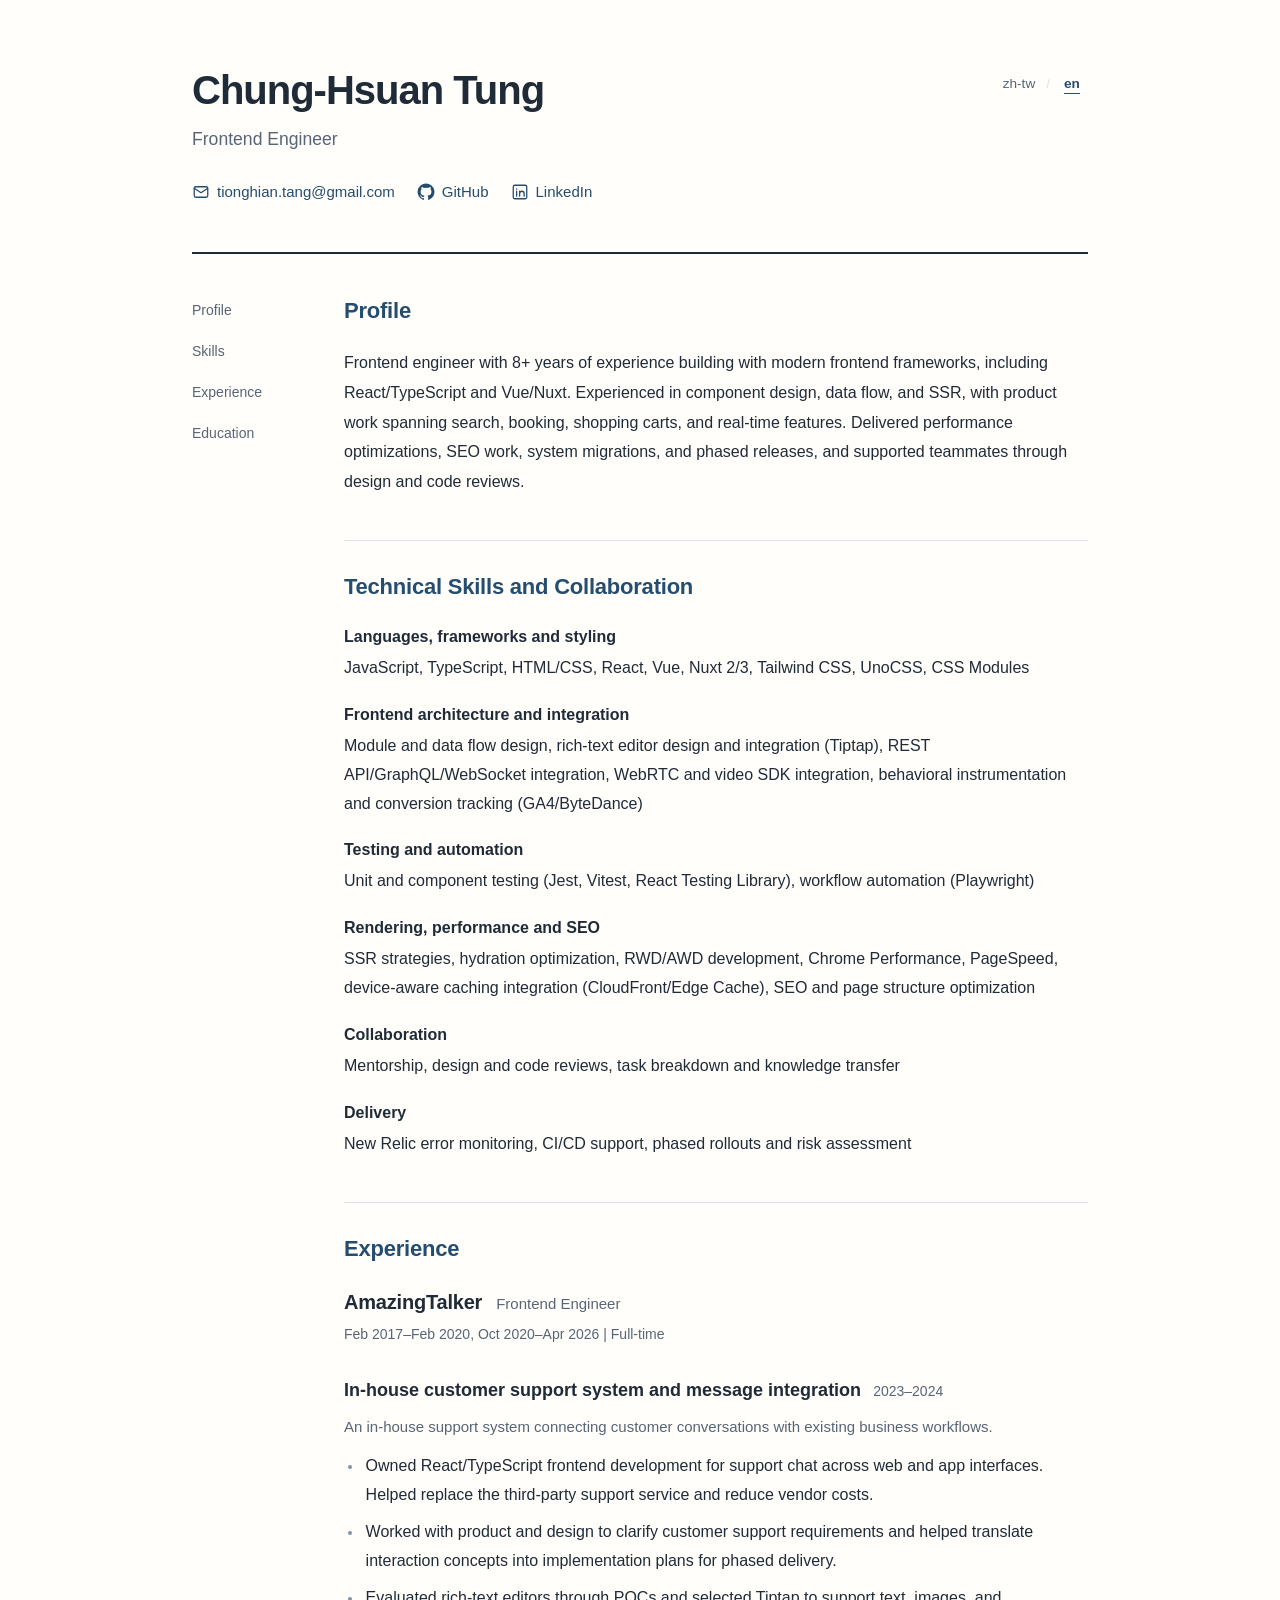
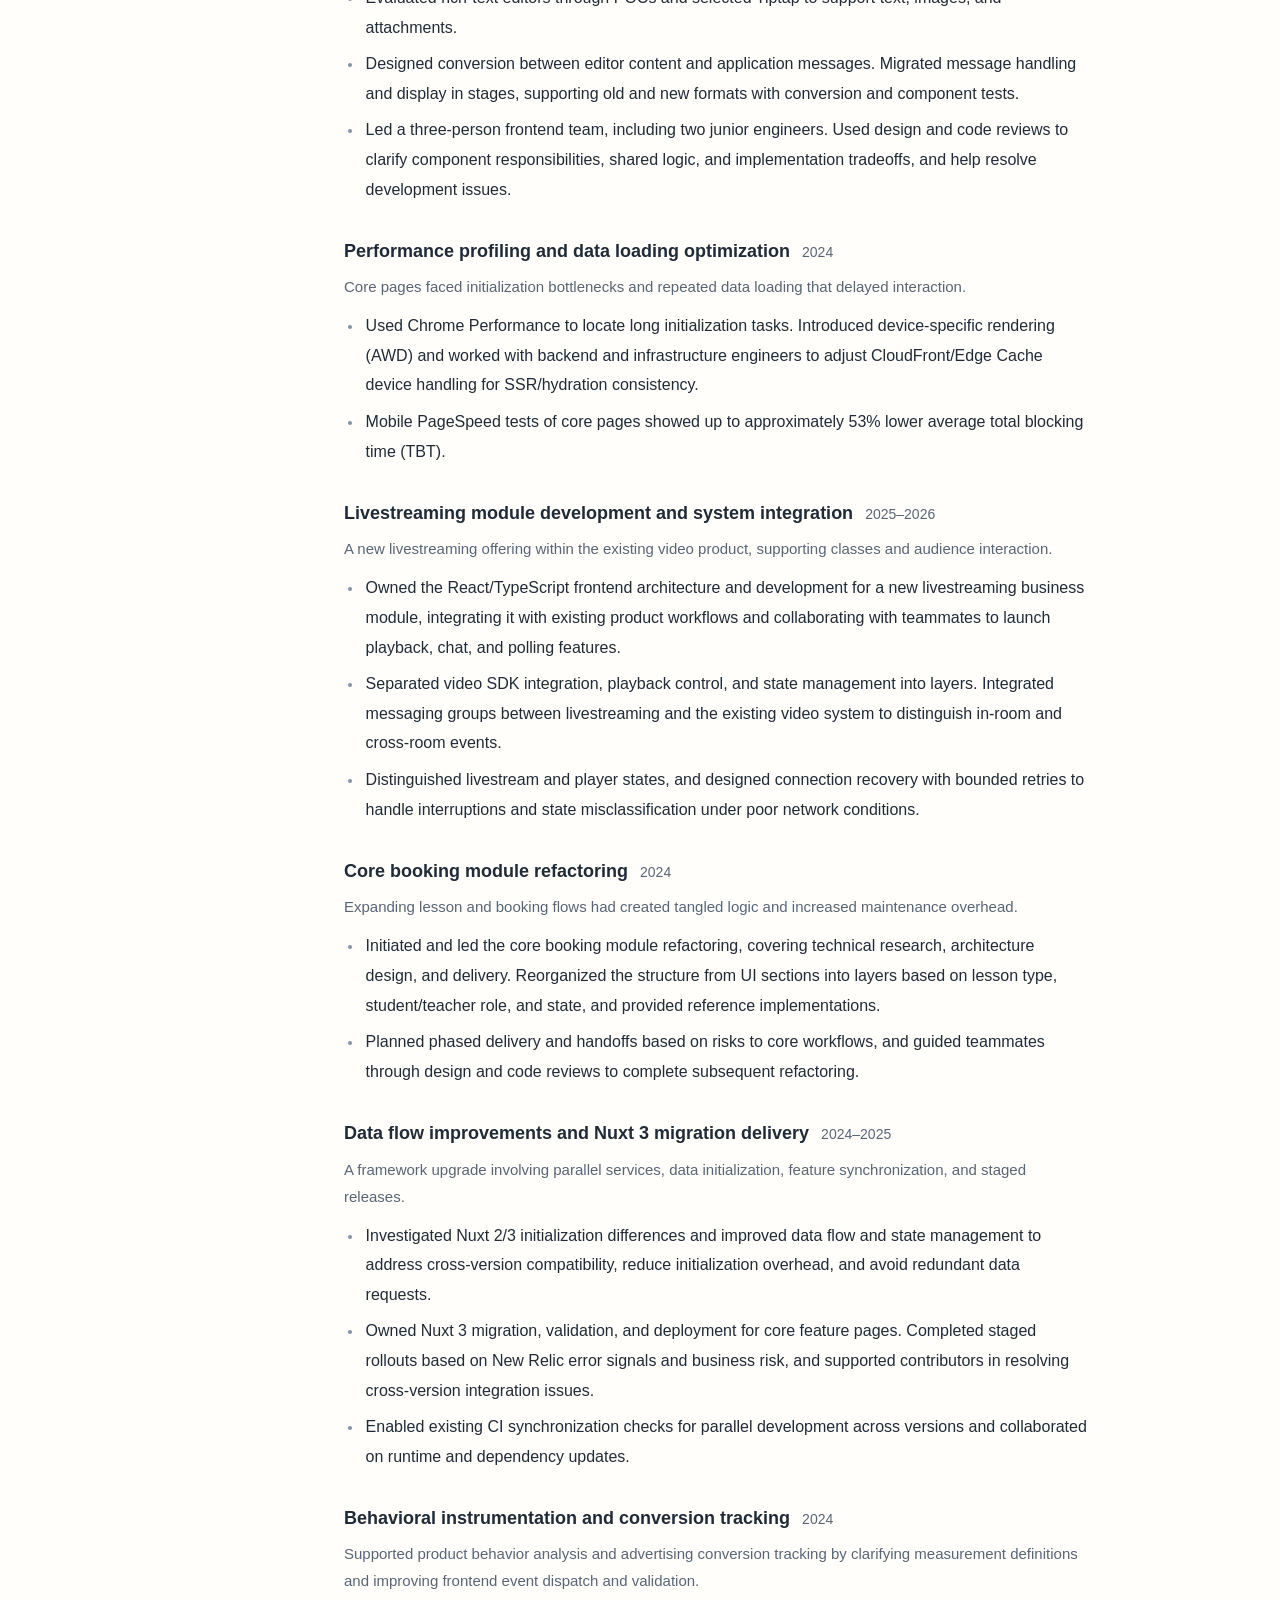
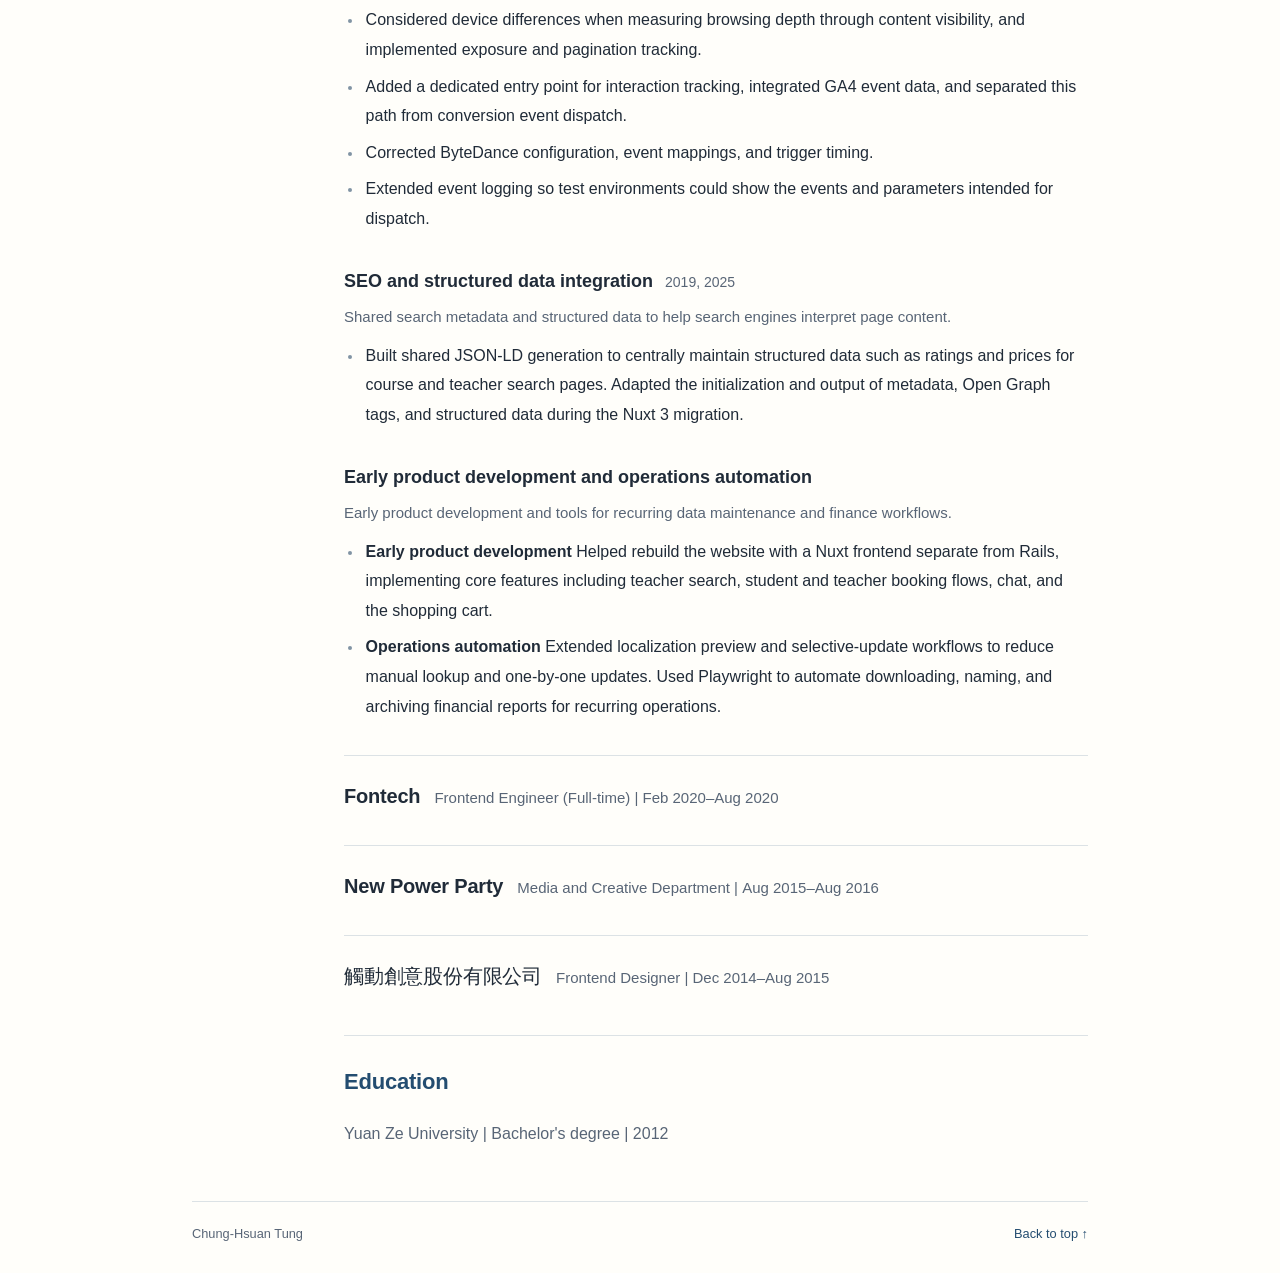
==== commit 7badeb9e: "Add verified behavioral tracking engineering experience" ====
--- a/docs/en/index.html
+++ b/docs/en/index.html
@@ -15,7 +15,7 @@
   <link rel="alternate" hreflang="en" href="https://dongcx.github.io/cv/en/">
   <link rel="alternate" hreflang="x-default" href="https://dongcx.github.io/cv/">
   <link rel="icon" href="../assets/favicon.svg" type="image/svg+xml">
-  <link rel="stylesheet" href="../assets/site.css">
+  <link rel="stylesheet" href="../assets/site.css?v=f0a812914989">
 </head>
 <body id="top">
   <a class="skip-link" href="#main">Skip to content</a>
@@ -27,7 +27,7 @@
     <div class="layout">
       <div class="sidebar"><nav aria-label="On this page"><ul><li><a href="#profile">Profile</a></li><li><a href="#skills">Skills</a></li><li><a href="#experience">Experience</a></li><li><a href="#education">Education</a></li></ul></nav></div>
       <main id="main" tabindex="-1"><section id="profile" class="resume-section" aria-labelledby="profile-title"><h2 id="profile-title">Profile</h2><p>Frontend engineer with 8+ years of experience building with modern frontend frameworks, including React/TypeScript and Vue/Nuxt. Experienced in component design, data flow, and SSR, with product work spanning search, booking, shopping carts, and real-time features. Delivered performance optimizations, SEO work, system migrations, and phased releases, and supported teammates through design and code reviews.</p></section><section id="skills" class="resume-section" aria-labelledby="skills-title"><h2 id="skills-title">Technical Skills and Collaboration</h2><dl class="skills-grid"><div><dt>Languages, frameworks and styling</dt><dd>JavaScript, TypeScript, HTML/CSS, React, Vue, Nuxt 2/3, Tailwind CSS, UnoCSS, CSS Modules</dd></div>
-<div><dt>Frontend architecture and integration</dt><dd>Module and data flow design, rich-text editor design and integration (Tiptap), REST API/GraphQL/WebSocket integration, WebRTC and video SDK integration</dd></div>
+<div><dt>Frontend architecture and integration</dt><dd>Module and data flow design, rich-text editor design and integration (Tiptap), REST API/GraphQL/WebSocket integration, WebRTC and video SDK integration, behavioral instrumentation and conversion tracking (GA4/ByteDance)</dd></div>
 <div><dt>Testing and automation</dt><dd>Unit and component testing (Jest, Vitest, React Testing Library), workflow automation (Playwright)</dd></div>
 <div><dt>Rendering, performance and SEO</dt><dd>SSR strategies, hydration optimization, RWD/AWD development, Chrome Performance, PageSpeed, device-aware caching integration (CloudFront/Edge Cache), SEO and page structure optimization</dd></div>
 <div><dt>Collaboration</dt><dd>Mentorship, design and code reviews, task breakdown and knowledge transfer</dd></div>
@@ -73,13 +73,22 @@
 <li>Enabled existing CI synchronization checks for parallel development across versions and collaborated on runtime and dependency updates.</li>
 </ul>
 </section>
-<section class="project" aria-labelledby="project-6"><header class="project-heading"><h4 id="project-6">SEO and structured data integration</h4><p class="project-date"><time datetime="2019">2019</time>, <time datetime="2025">2025</time></p></header>
+<section class="project" aria-labelledby="project-6"><header class="project-heading"><h4 id="project-6">Behavioral instrumentation and conversion tracking</h4><p class="project-date"><time datetime="2024">2024</time></p></header>
+<p class="project-purpose">Supported product behavior analysis and advertising conversion tracking by clarifying measurement definitions and improving frontend event dispatch and validation.</p>
+<ul>
+<li>Considered device differences when measuring browsing depth through content visibility, and implemented exposure and pagination tracking.</li>
+<li>Added a dedicated entry point for interaction tracking, integrated GA4 event data, and separated this path from conversion event dispatch.</li>
+<li>Corrected ByteDance configuration, event mappings, and trigger timing.</li>
+<li>Extended event logging so test environments could show the events and parameters intended for dispatch.</li>
+</ul>
+</section>
+<section class="project" aria-labelledby="project-7"><header class="project-heading"><h4 id="project-7">SEO and structured data integration</h4><p class="project-date"><time datetime="2019">2019</time>, <time datetime="2025">2025</time></p></header>
 <p class="project-purpose">Shared search metadata and structured data to help search engines interpret page content.</p>
 <ul>
 <li>Built shared JSON-LD generation to centrally maintain structured data such as ratings and prices for course and teacher search pages. Adapted the initialization and output of metadata, Open Graph tags, and structured data during the Nuxt 3 migration.</li>
 </ul>
 </section>
-<section class="project" aria-labelledby="project-7"><header class="project-heading"><h4 id="project-7">Early product development and operations automation</h4></header>
+<section class="project" aria-labelledby="project-8"><header class="project-heading"><h4 id="project-8">Early product development and operations automation</h4></header>
 <p class="project-purpose">Early product development and tools for recurring data maintenance and finance workflows.</p>
 <ul>
 <li><strong>Early product development</strong>  Helped rebuild the website with a Nuxt frontend separate from Rails, implementing core features including teacher search, student and teacher booking flows, chat, and the shopping cart.</li>
--- a/docs/assets/site.css
+++ b/docs/assets/site.css
@@ -24,6 +24,7 @@
 .masthead { display: grid; grid-template-columns: minmax(0, 1fr) auto; align-items: start; gap: 24px 32px; padding-bottom: 40px; border-bottom: 2px solid var(--ink); }
 .identity { grid-column: 1; grid-row: 1; }
 h1 { margin: 0; font-size: clamp(2rem, 3.2vw, 2.5rem); line-height: 1.3; letter-spacing: -.025em; font-weight: 700; }
+.name-local, .name-latin { display: inline-block; white-space: nowrap; }
 .role { font-size: 1.1rem; margin-top: 8px; color: var(--muted); }
 .contacts { display: flex; flex-wrap: wrap; gap: 4px 22px; margin-top: 16px; font-size: .9375rem; font-style: normal; }
 .contacts a { display: inline-flex; align-items: center; gap: 7px; min-height: 40px; text-decoration: none; }
@@ -86,6 +87,8 @@
   .language-switch { grid-column: 1; grid-row: 1; }
   .identity { grid-row: 2; }
   h1 { font-size: 2rem; }
+  .name-local, .name-latin { display: block; }
+  .name-latin { margin-top: 6px; font-size: clamp(1.375rem, 6.8vw, 1.75rem); letter-spacing: -.02em; white-space: nowrap; }
   .role { font-size: 1rem; }
   .contacts { gap: 3px 20px; margin-top: 12px; }
   .contacts a[href^="mailto:"] { flex-basis: 100%; }
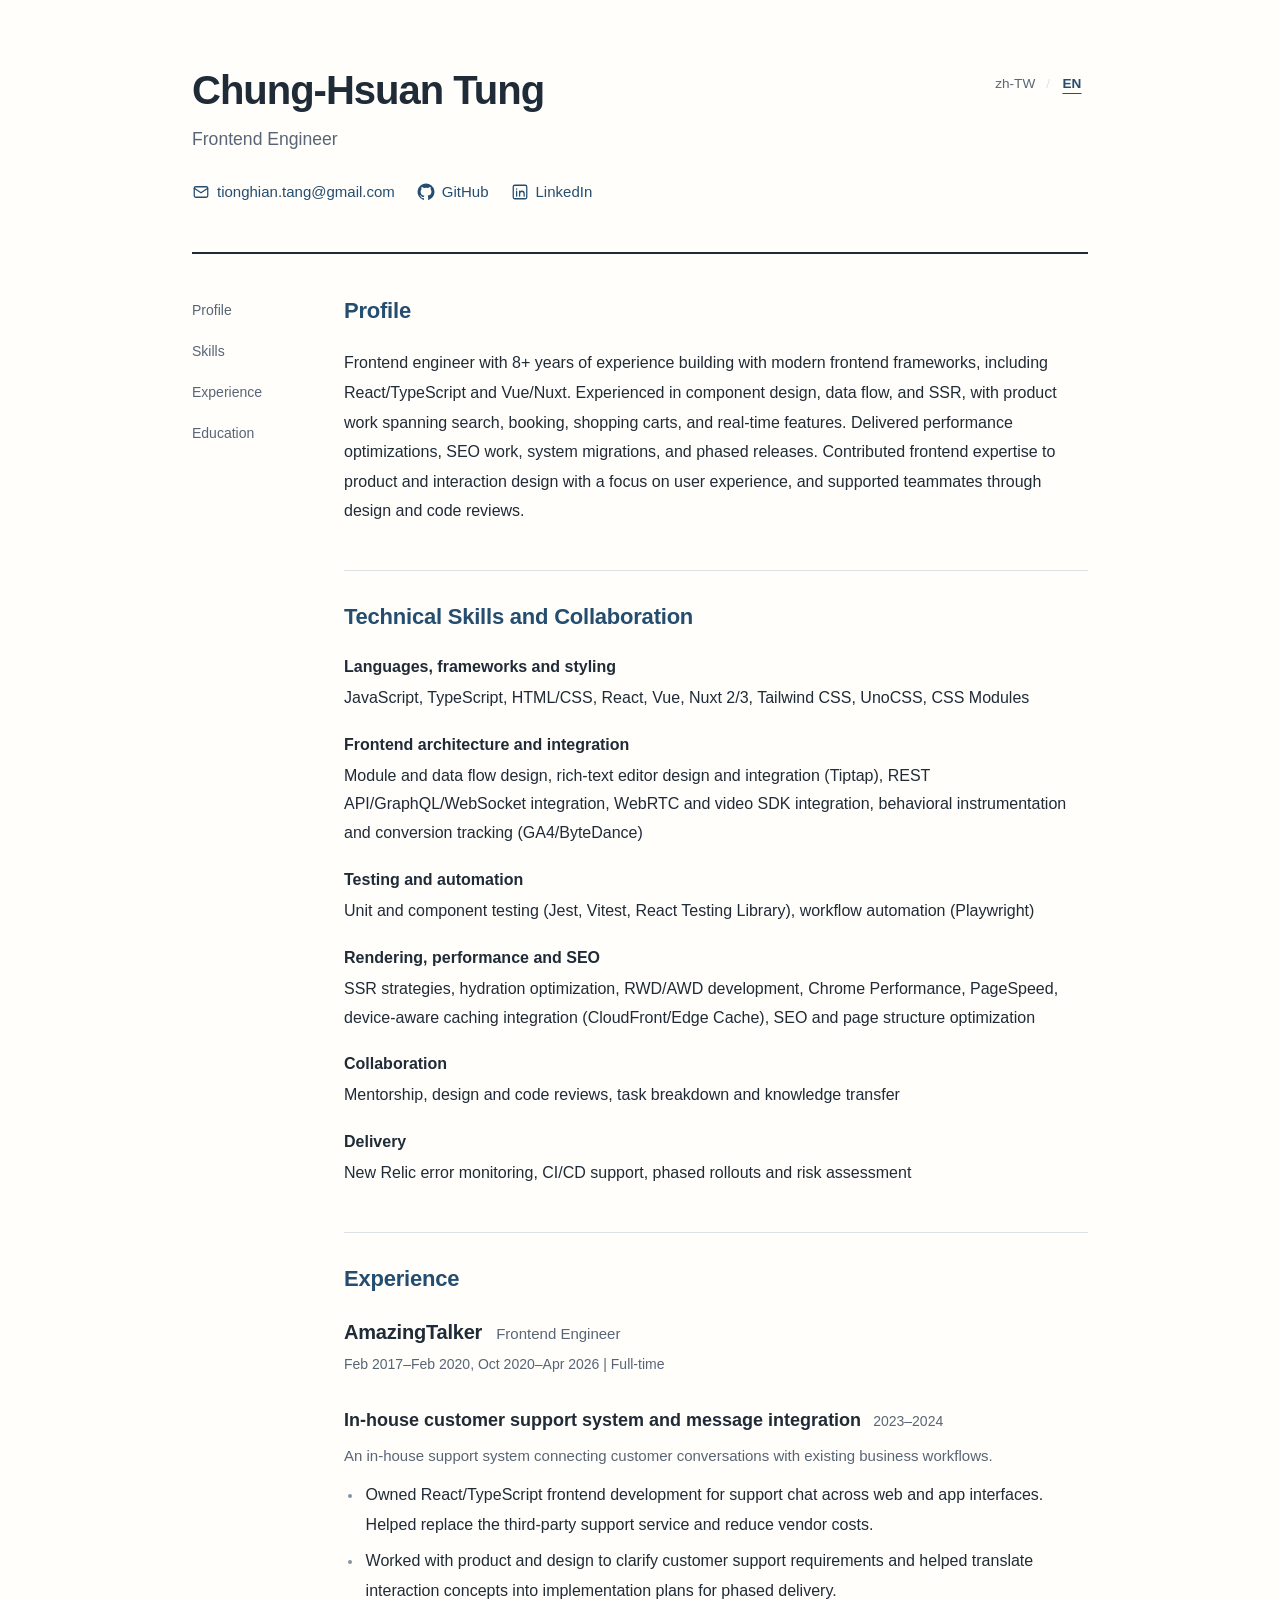
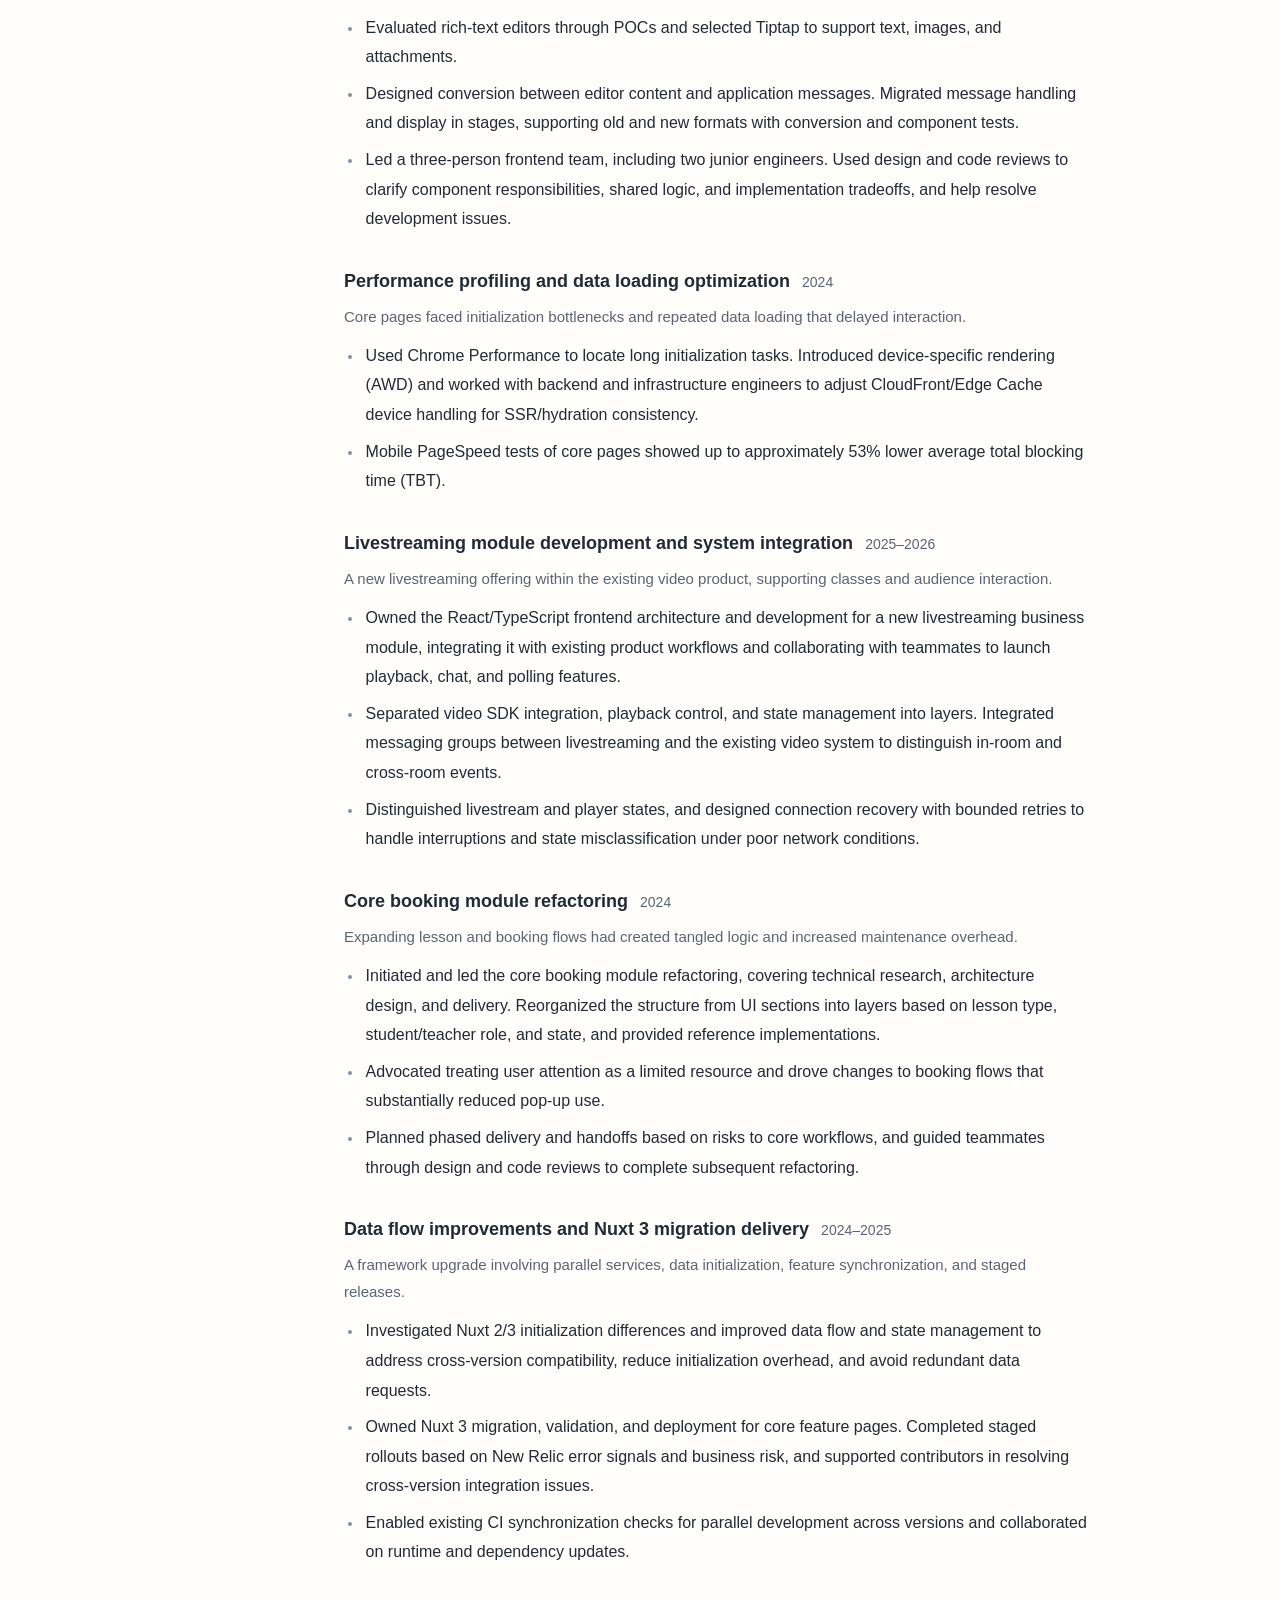
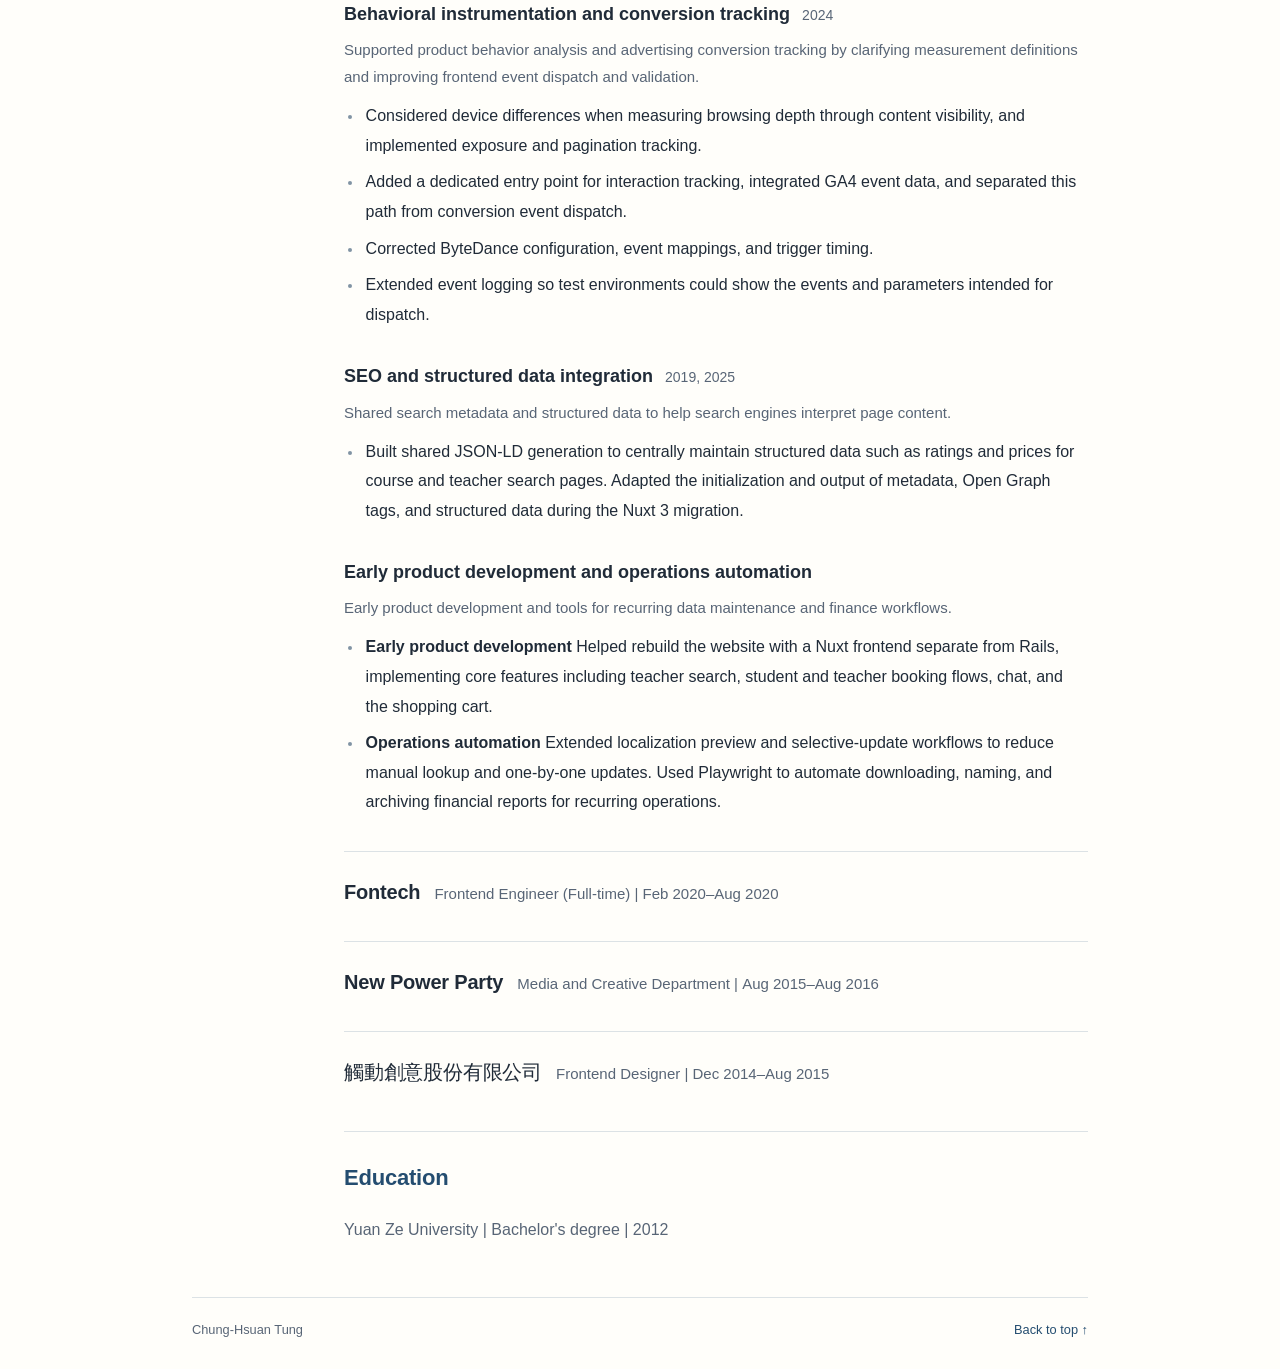
==== commit 802a0fde: "Publish bilingual resume updates and accessibility improvements" ====
--- a/docs/en/index.html
+++ b/docs/en/index.html
@@ -4,29 +4,29 @@
   <meta charset="utf-8">
   <meta name="viewport" content="width=device-width, initial-scale=1">
   <title>Chung-Hsuan Tung — Frontend Engineer</title>
-  <meta name="description" content="Frontend engineer with 8+ years of experience building with modern frontend frameworks, including React/TypeScript and Vue/Nuxt. Experienced in component design, data flow, and SSR, with product work spanning search, booking, shopping carts, and real-time features. Delivered performance optimizations, SEO work, system migrations, and phased releases, and supported teammates through design and code reviews.">
+  <meta name="description" content="Frontend engineer with 8+ years of experience building with modern frontend frameworks, including React/TypeScript and Vue/Nuxt. Experienced in component design, data flow, and SSR, with product work spanning search, booking, shopping carts, and real-time features. Delivered performance optimizations, SEO work, system migrations, and phased releases. Contributed frontend expertise to product and interaction design with a focus on user experience, and supported teammates through design and code reviews.">
   <meta name="color-scheme" content="light">
   <meta property="og:type" content="profile">
   <meta property="og:title" content="Chung-Hsuan Tung — Frontend Engineer">
-  <meta property="og:description" content="Frontend engineer with 8+ years of experience building with modern frontend frameworks, including React/TypeScript and Vue/Nuxt. Experienced in component design, data flow, and SSR, with product work spanning search, booking, shopping carts, and real-time features. Delivered performance optimizations, SEO work, system migrations, and phased releases, and supported teammates through design and code reviews.">
+  <meta property="og:description" content="Frontend engineer with 8+ years of experience building with modern frontend frameworks, including React/TypeScript and Vue/Nuxt. Experienced in component design, data flow, and SSR, with product work spanning search, booking, shopping carts, and real-time features. Delivered performance optimizations, SEO work, system migrations, and phased releases. Contributed frontend expertise to product and interaction design with a focus on user experience, and supported teammates through design and code reviews.">
   <meta property="og:url" content="https://dongcx.github.io/cv/en/">
   <link rel="canonical" href="https://dongcx.github.io/cv/en/">
   <link rel="alternate" hreflang="zh-TW" href="https://dongcx.github.io/cv/">
   <link rel="alternate" hreflang="en" href="https://dongcx.github.io/cv/en/">
   <link rel="alternate" hreflang="x-default" href="https://dongcx.github.io/cv/">
   <link rel="icon" href="../assets/favicon.svg" type="image/svg+xml">
-  <link rel="stylesheet" href="../assets/site.css?v=f0a812914989">
+  <link rel="stylesheet" href="../assets/site.css?v=634a68b6f62f">
 </head>
 <body id="top">
   <a class="skip-link" href="#main">Skip to content</a>
   <div class="page">
     <header class="masthead">
-      <nav class="language-switch" aria-label="Language"><a href="../" lang="zh-TW" hreflang="zh-TW">zh-tw</a><span aria-hidden="true" class="language-divider">/</span><a href="../en/" lang="en" hreflang="en" aria-current="page">en</a></nav>
+      <nav class="language-switch" aria-label="Language"><a href="../" lang="zh-TW" hreflang="zh-TW">zh-TW</a><span aria-hidden="true" class="language-divider">/</span><a href="../en/" lang="en" hreflang="en" aria-current="page">EN</a></nav>
       <div class="identity"><h1 id="resume-name">Chung-Hsuan Tung</h1><p class="role">Frontend Engineer</p><address class="contacts" aria-labelledby="resume-name"><a href="mailto:tionghian.tang@gmail.com"><svg viewBox="0 0 24 24" fill="none" stroke="currentColor" stroke-width="1.7" stroke-linecap="round" stroke-linejoin="round" aria-hidden="true" focusable="false"><rect x="3" y="5" width="18" height="14" rx="2"/><path d="m3 7 9 6 9-6"/></svg><span>tionghian.tang@gmail.com</span></a><a href="https://github.com/DongCX"><svg viewBox="0 0 24 24" fill="none" stroke="currentColor" stroke-width="1.7" stroke-linecap="round" stroke-linejoin="round" aria-hidden="true" focusable="false"><path fill="currentColor" stroke="none" d="M12 .75a11.25 11.25 0 0 0-3.56 21.92c.56.1.77-.24.77-.54v-2.1c-3.13.68-3.8-1.33-3.8-1.33-.51-1.3-1.25-1.65-1.25-1.65-1.02-.7.08-.68.08-.68 1.13.08 1.73 1.16 1.73 1.16 1 1.72 2.64 1.22 3.29.93.1-.73.39-1.22.72-1.5-2.5-.29-5.13-1.25-5.13-5.56 0-1.23.44-2.23 1.16-3.02-.12-.28-.5-1.43.11-2.98 0 0 .95-.3 3.1 1.15a10.8 10.8 0 0 1 5.64 0c2.15-1.46 3.1-1.15 3.1-1.15.61 1.55.23 2.7.11 2.98.72.79 1.16 1.79 1.16 3.02 0 4.32-2.64 5.27-5.15 5.55.4.35.76 1.04.76 2.1v3.08c0 .3.2.65.77.54A11.25 11.25 0 0 0 12 .75Z"/></svg><span>GitHub</span></a><a href="https://www.linkedin.com/in/%E4%BB%B2%E8%BB%92-%E8%91%A3-74904a131"><svg viewBox="0 0 24 24" fill="none" stroke="currentColor" stroke-width="1.7" stroke-linecap="round" stroke-linejoin="round" aria-hidden="true" focusable="false"><rect x="3" y="3" width="18" height="18" rx="2"/><circle cx="7.5" cy="8" r="1" fill="currentColor" stroke="none"/><path d="M7.5 11v6.5M11.5 11v6.5M11.5 14a3 3 0 0 1 6 0v3.5"/></svg><span>LinkedIn</span></a></address></div>
     </header>
     <div class="layout">
       <div class="sidebar"><nav aria-label="On this page"><ul><li><a href="#profile">Profile</a></li><li><a href="#skills">Skills</a></li><li><a href="#experience">Experience</a></li><li><a href="#education">Education</a></li></ul></nav></div>
-      <main id="main" tabindex="-1"><section id="profile" class="resume-section" aria-labelledby="profile-title"><h2 id="profile-title">Profile</h2><p>Frontend engineer with 8+ years of experience building with modern frontend frameworks, including React/TypeScript and Vue/Nuxt. Experienced in component design, data flow, and SSR, with product work spanning search, booking, shopping carts, and real-time features. Delivered performance optimizations, SEO work, system migrations, and phased releases, and supported teammates through design and code reviews.</p></section><section id="skills" class="resume-section" aria-labelledby="skills-title"><h2 id="skills-title">Technical Skills and Collaboration</h2><dl class="skills-grid"><div><dt>Languages, frameworks and styling</dt><dd>JavaScript, TypeScript, HTML/CSS, React, Vue, Nuxt 2/3, Tailwind CSS, UnoCSS, CSS Modules</dd></div>
+      <main id="main" tabindex="-1"><section id="profile" class="resume-section" aria-labelledby="profile-title"><h2 id="profile-title">Profile</h2><p>Frontend engineer with 8+ years of experience building with modern frontend frameworks, including React/TypeScript and Vue/Nuxt. Experienced in component design, data flow, and SSR, with product work spanning search, booking, shopping carts, and real-time features. Delivered performance optimizations, SEO work, system migrations, and phased releases. Contributed frontend expertise to product and interaction design with a focus on user experience, and supported teammates through design and code reviews.</p></section><section id="skills" class="resume-section" aria-labelledby="skills-title"><h2 id="skills-title">Technical Skills and Collaboration</h2><dl class="skills-grid"><div><dt>Languages, frameworks and styling</dt><dd>JavaScript, TypeScript, HTML/CSS, React, Vue, Nuxt 2/3, Tailwind CSS, UnoCSS, CSS Modules</dd></div>
 <div><dt>Frontend architecture and integration</dt><dd>Module and data flow design, rich-text editor design and integration (Tiptap), REST API/GraphQL/WebSocket integration, WebRTC and video SDK integration, behavioral instrumentation and conversion tracking (GA4/ByteDance)</dd></div>
 <div><dt>Testing and automation</dt><dd>Unit and component testing (Jest, Vitest, React Testing Library), workflow automation (Playwright)</dd></div>
 <div><dt>Rendering, performance and SEO</dt><dd>SSR strategies, hydration optimization, RWD/AWD development, Chrome Performance, PageSpeed, device-aware caching integration (CloudFront/Edge Cache), SEO and page structure optimization</dd></div>
@@ -62,6 +62,7 @@
 <p class="project-purpose">Expanding lesson and booking flows had created tangled logic and increased maintenance overhead.</p>
 <ul>
 <li>Initiated and led the core booking module refactoring, covering technical research, architecture design, and delivery. Reorganized the structure from UI sections into layers based on lesson type, student/teacher role, and state, and provided reference implementations.</li>
+<li>Advocated treating user attention as a limited resource and drove changes to booking flows that substantially reduced pop-up use.</li>
 <li>Planned phased delivery and handoffs based on risks to core workflows, and guided teammates through design and code reviews to complete subsequent refactoring.</li>
 </ul>
 </section>
--- a/docs/assets/site.css
+++ b/docs/assets/site.css
@@ -15,19 +15,20 @@
 
 * { box-sizing: border-box; }
 html { scroll-behavior: smooth; scroll-padding-top: 2rem; }
-body { margin: 0; font-size: 1rem; line-height: 1.8; }
+body { margin: 0; font-size: 1rem; line-height: 1.8; overflow-wrap: anywhere; }
 a { color: var(--accent); text-decoration-thickness: 1px; text-underline-offset: .22em; }
 a:hover { text-decoration: underline; }
 a:focus-visible { outline: 2px solid var(--accent); outline-offset: 5px; border-radius: 2px; }
 p, ul, dl { margin: 0; }
 .page { max-width: 960px; margin: 0 auto; padding: 64px 32px 28px; }
 .masthead { display: grid; grid-template-columns: minmax(0, 1fr) auto; align-items: start; gap: 24px 32px; padding-bottom: 40px; border-bottom: 2px solid var(--ink); }
-.identity { grid-column: 1; grid-row: 1; }
+.identity { grid-column: 1; grid-row: 1; min-width: 0; }
 h1 { margin: 0; font-size: clamp(2rem, 3.2vw, 2.5rem); line-height: 1.3; letter-spacing: -.025em; font-weight: 700; }
-.name-local, .name-latin { display: inline-block; white-space: nowrap; }
+.name-local, .name-latin { display: inline-block; max-width: 100%; }
 .role { font-size: 1.1rem; margin-top: 8px; color: var(--muted); }
 .contacts { display: flex; flex-wrap: wrap; gap: 4px 22px; margin-top: 16px; font-size: .9375rem; font-style: normal; }
-.contacts a { display: inline-flex; align-items: center; gap: 7px; min-height: 40px; text-decoration: none; }
+.contacts a { display: inline-flex; align-items: center; gap: 7px; min-width: 0; max-width: 100%; min-height: 40px; text-decoration: none; }
+.contacts a span { min-width: 0; }
 .contacts svg { width: 18px; height: 18px; flex: none; }
 .contacts a:hover { text-decoration: underline; }
 .language-switch { grid-column: 2; grid-row: 1; justify-self: end; display: flex; align-items: center; gap: 6px; font-size: .85rem; white-space: nowrap; }
@@ -66,16 +67,15 @@
 strong { font-weight: 650; }
 .job + .job { border-top: 1px solid var(--line); margin-top: 34px; padding-top: 25px; }
 #education p { color: var(--muted); }
-footer { display: flex; justify-content: space-between; gap: 20px; border-top: 1px solid var(--line); margin-top: 52px; padding-top: 20px; color: var(--muted); font-size: .8rem; }
+footer { display: flex; flex-wrap: wrap; justify-content: space-between; gap: 20px; border-top: 1px solid var(--line); margin-top: 52px; padding-top: 20px; color: var(--muted); font-size: .8rem; }
 footer a { text-decoration: none; }
-.skip-link { position: absolute; top: -100px; left: 20px; padding: 8px 16px; background: var(--ink); color: white; z-index: 2; }
-.skip-link:focus { top: 12px; }
+.skip-link { position: absolute; top: 0; left: 20px; max-width: calc(100% - 40px); transform: translateY(calc(-100% - 2px)); padding: 8px 16px; background: var(--ink); color: white; z-index: 2; }
+.skip-link:focus { top: 12px; transform: none; }
 
 @media (max-width: 900px) {
-  html { scroll-padding-top: 96px; }
   .page { padding: 40px 32px 24px; }
   .layout { grid-template-columns: 1fr; padding-top: 0; }
-  .sidebar { position: sticky; top: 0; z-index: 1; background: var(--paper); padding: 18px 0; margin-bottom: 32px; border-bottom: 1px solid var(--line); }
+  .sidebar { padding: 18px 0; margin-bottom: 32px; border-bottom: 1px solid var(--line); }
   .sidebar nav { position: static; }
   .sidebar ul { flex-direction: row; flex-wrap: wrap; gap: 6px 24px; }
   .sidebar a { max-width: none; }
@@ -83,12 +83,12 @@
 
 @media (max-width: 560px) {
   .page { padding: 24px 22px; }
-  .masthead { grid-template-columns: 1fr; gap: 14px; padding-bottom: 26px; }
+  .masthead { grid-template-columns: minmax(0, 1fr); gap: 14px; padding-bottom: 26px; }
   .language-switch { grid-column: 1; grid-row: 1; }
   .identity { grid-row: 2; }
   h1 { font-size: 2rem; }
   .name-local, .name-latin { display: block; }
-  .name-latin { margin-top: 6px; font-size: clamp(1.375rem, 6.8vw, 1.75rem); letter-spacing: -.02em; white-space: nowrap; }
+  .name-latin { margin-top: 6px; font-size: clamp(1.375rem, 6.8vw, 1.75rem); letter-spacing: -.02em; }
   .role { font-size: 1rem; }
   .contacts { gap: 3px 20px; margin-top: 12px; }
   .contacts a[href^="mailto:"] { flex-basis: 100%; }
@@ -101,6 +101,10 @@
   .project + .project { margin-top: 29px; }
   .project li { line-height: 1.85; }
   footer { margin-top: 36px; }
+}
+
+@media (max-height: 480px) {
+  .sidebar nav { position: static; }
 }
 
 @media (prefers-reduced-motion: reduce) {
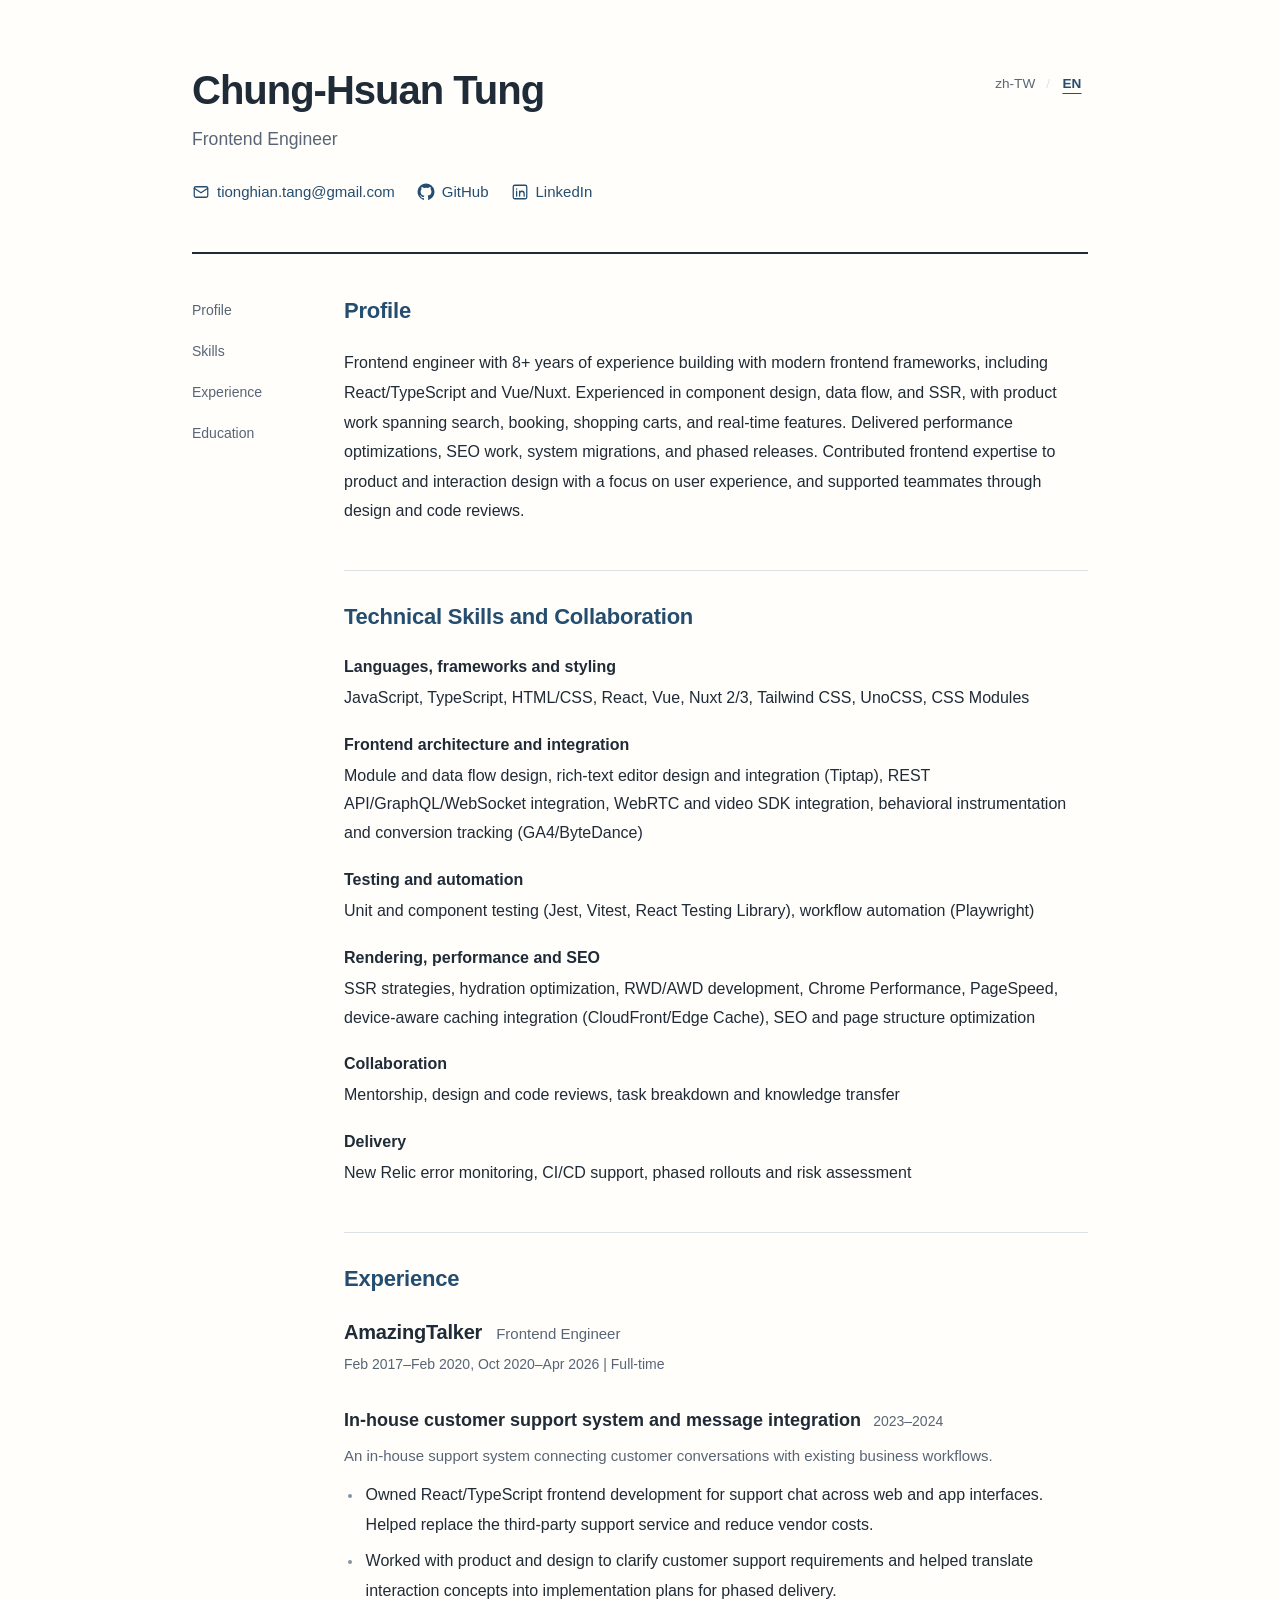
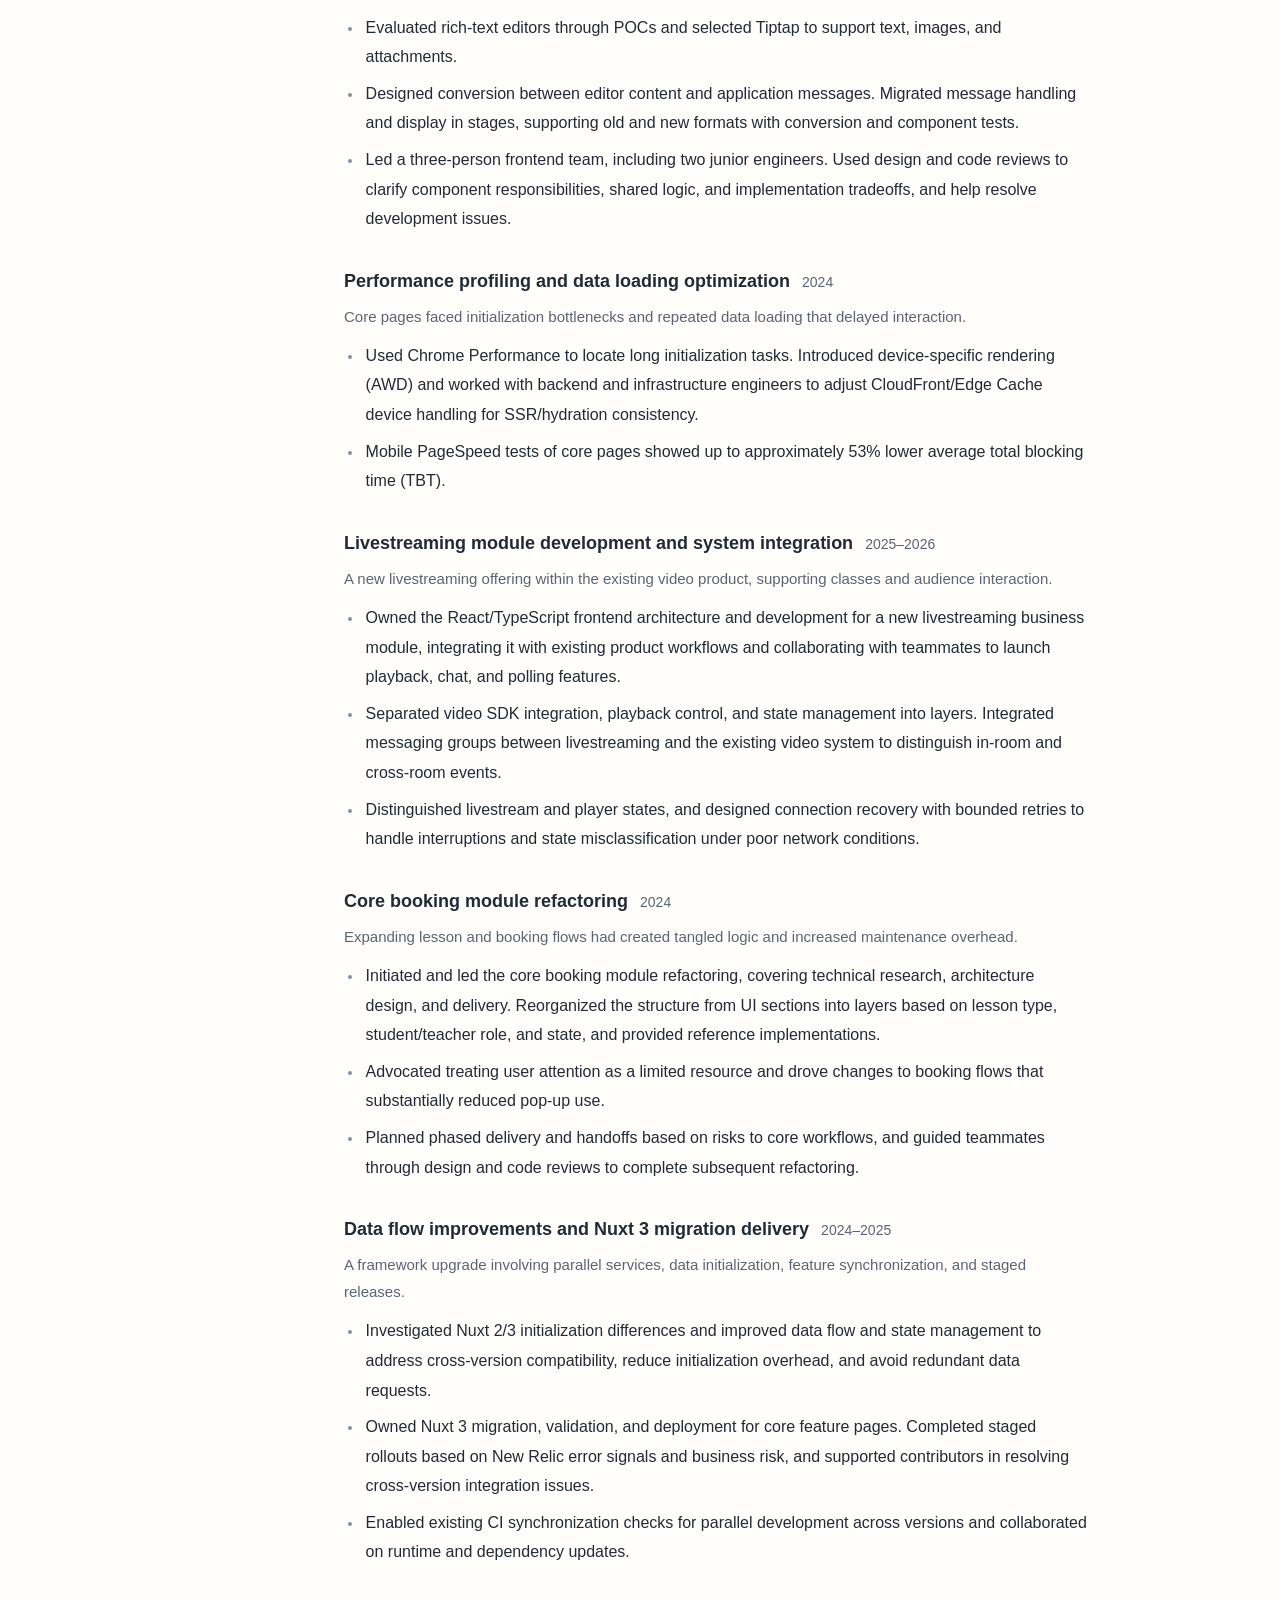
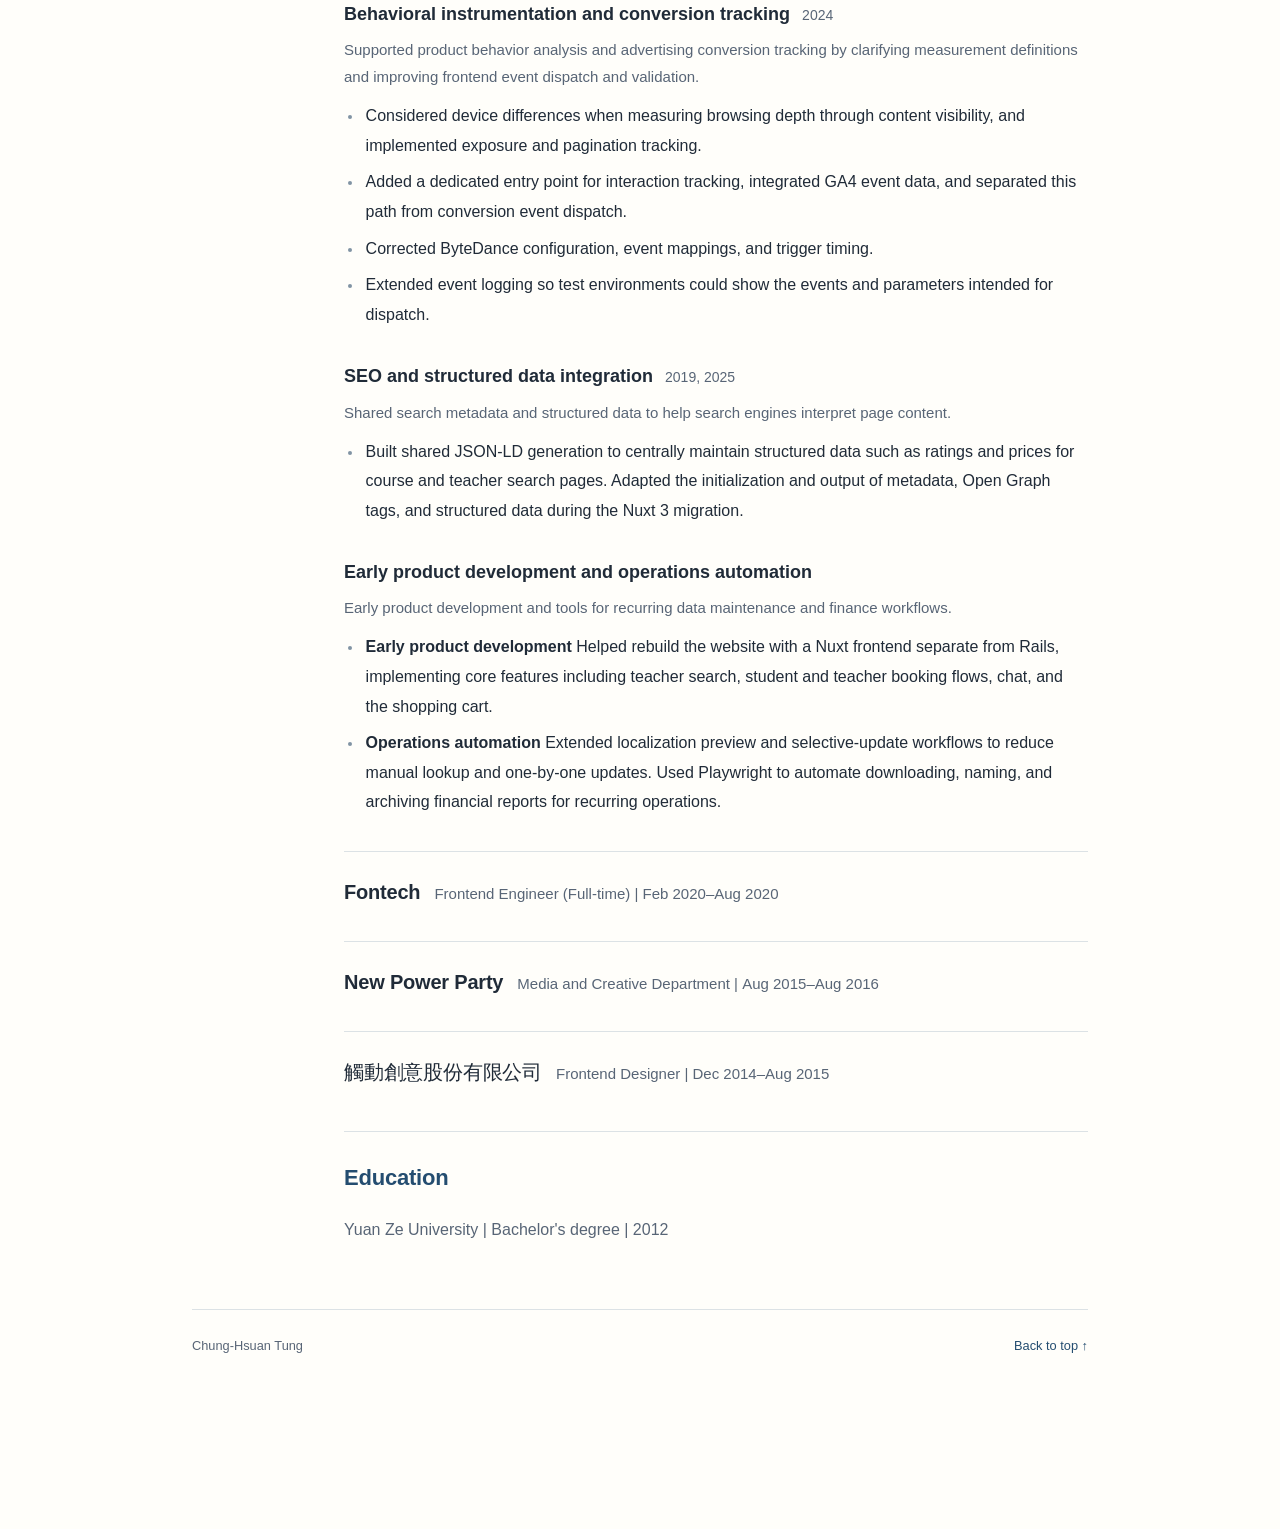
==== commit bbca0424: "Add breathing room beneath education and footer" ====
--- a/docs/en/index.html
+++ b/docs/en/index.html
@@ -15,7 +15,7 @@
   <link rel="alternate" hreflang="en" href="https://dongcx.github.io/cv/en/">
   <link rel="alternate" hreflang="x-default" href="https://dongcx.github.io/cv/">
   <link rel="icon" href="../assets/favicon.svg" type="image/svg+xml">
-  <link rel="stylesheet" href="../assets/site.css?v=634a68b6f62f">
+  <link rel="stylesheet" href="../assets/site.css?v=ba831d70d646">
 </head>
 <body id="top">
   <a class="skip-link" href="#main">Skip to content</a>
--- a/docs/assets/site.css
+++ b/docs/assets/site.css
@@ -67,7 +67,7 @@
 strong { font-weight: 650; }
 .job + .job { border-top: 1px solid var(--line); margin-top: 34px; padding-top: 25px; }
 #education p { color: var(--muted); }
-footer { display: flex; flex-wrap: wrap; justify-content: space-between; gap: 20px; border-top: 1px solid var(--line); margin-top: 52px; padding-top: 20px; color: var(--muted); font-size: .8rem; }
+footer { display: flex; flex-wrap: wrap; align-items: flex-start; justify-content: space-between; gap: 20px; min-height: 12rem; border-top: 1px solid var(--line); margin-top: 64px; padding-top: 24px; color: var(--muted); font-size: .8rem; }
 footer a { text-decoration: none; }
 .skip-link { position: absolute; top: 0; left: 20px; max-width: calc(100% - 40px); transform: translateY(calc(-100% - 2px)); padding: 8px 16px; background: var(--ink); color: white; z-index: 2; }
 .skip-link:focus { top: 12px; transform: none; }
@@ -100,7 +100,7 @@
   h2 { margin-bottom: 17px; }
   .project + .project { margin-top: 29px; }
   .project li { line-height: 1.85; }
-  footer { margin-top: 36px; }
+  footer { margin-top: 48px; }
 }
 
 @media (max-height: 480px) {
